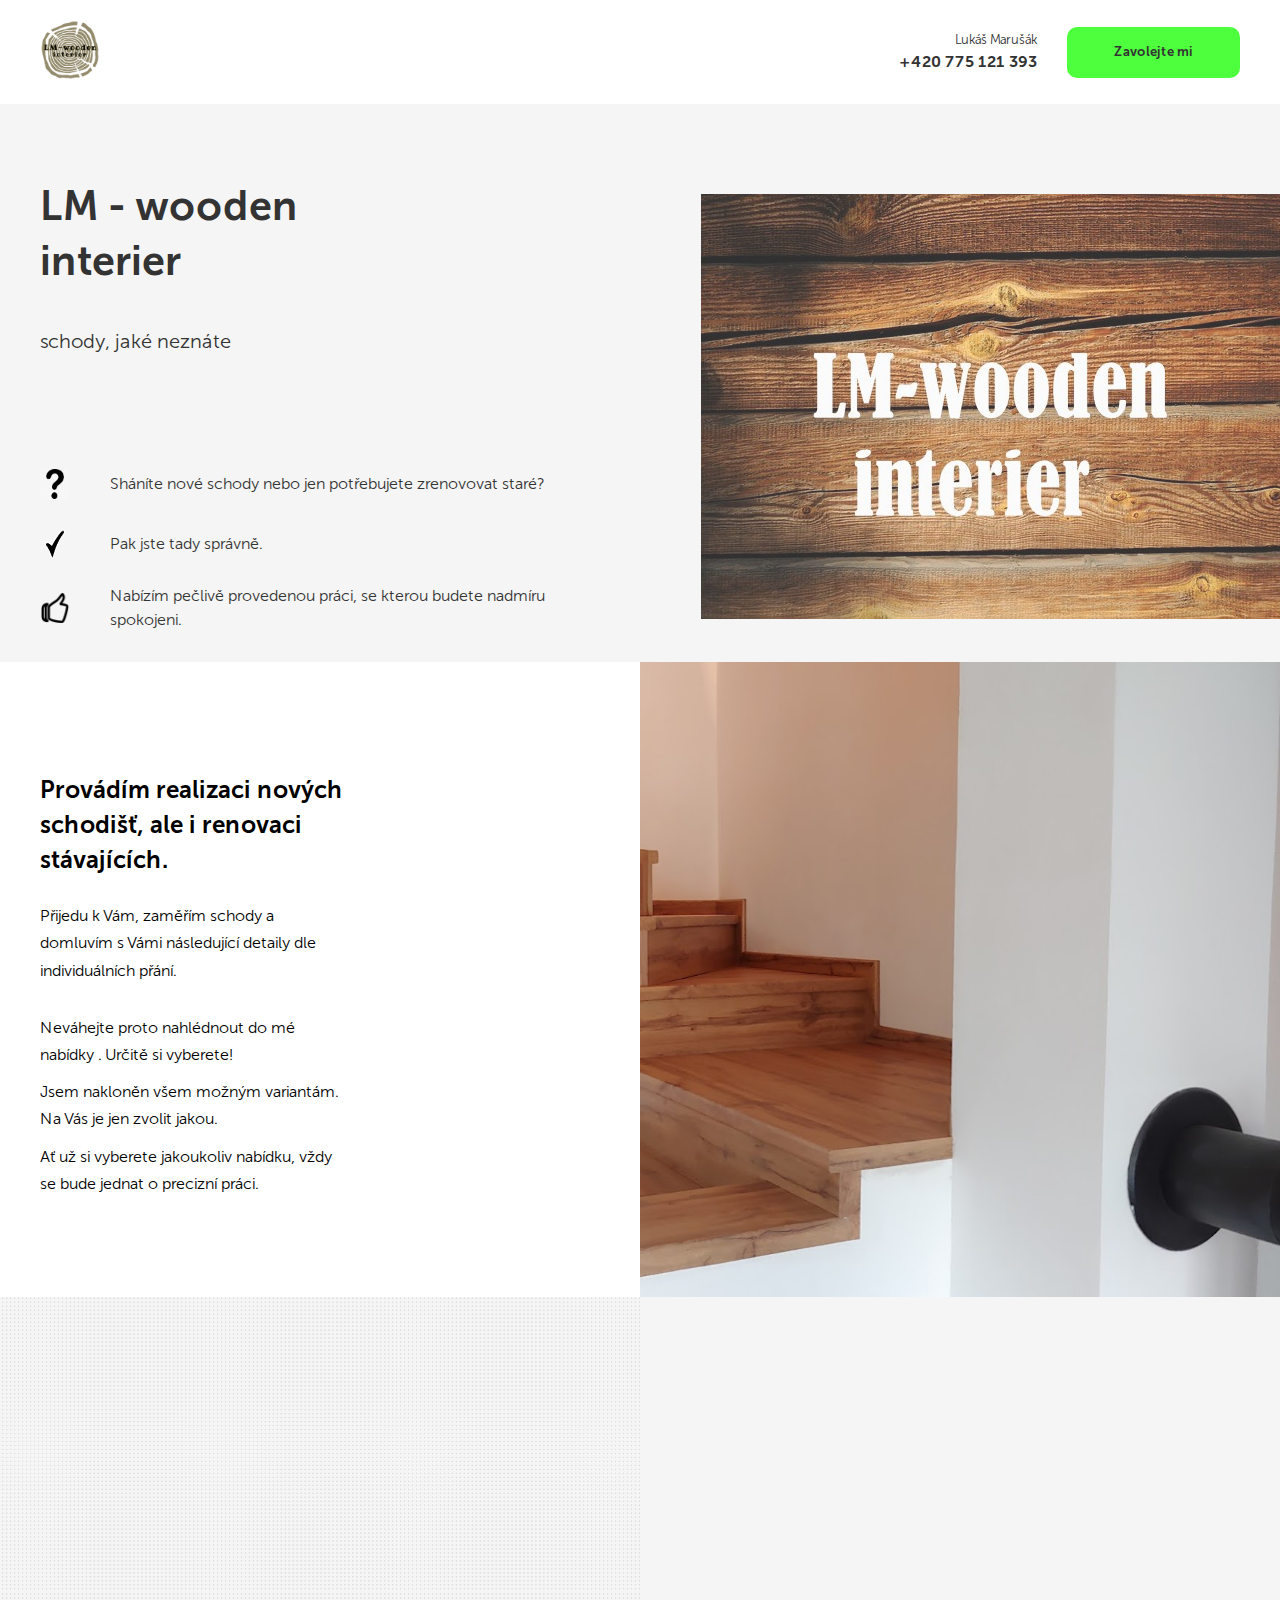
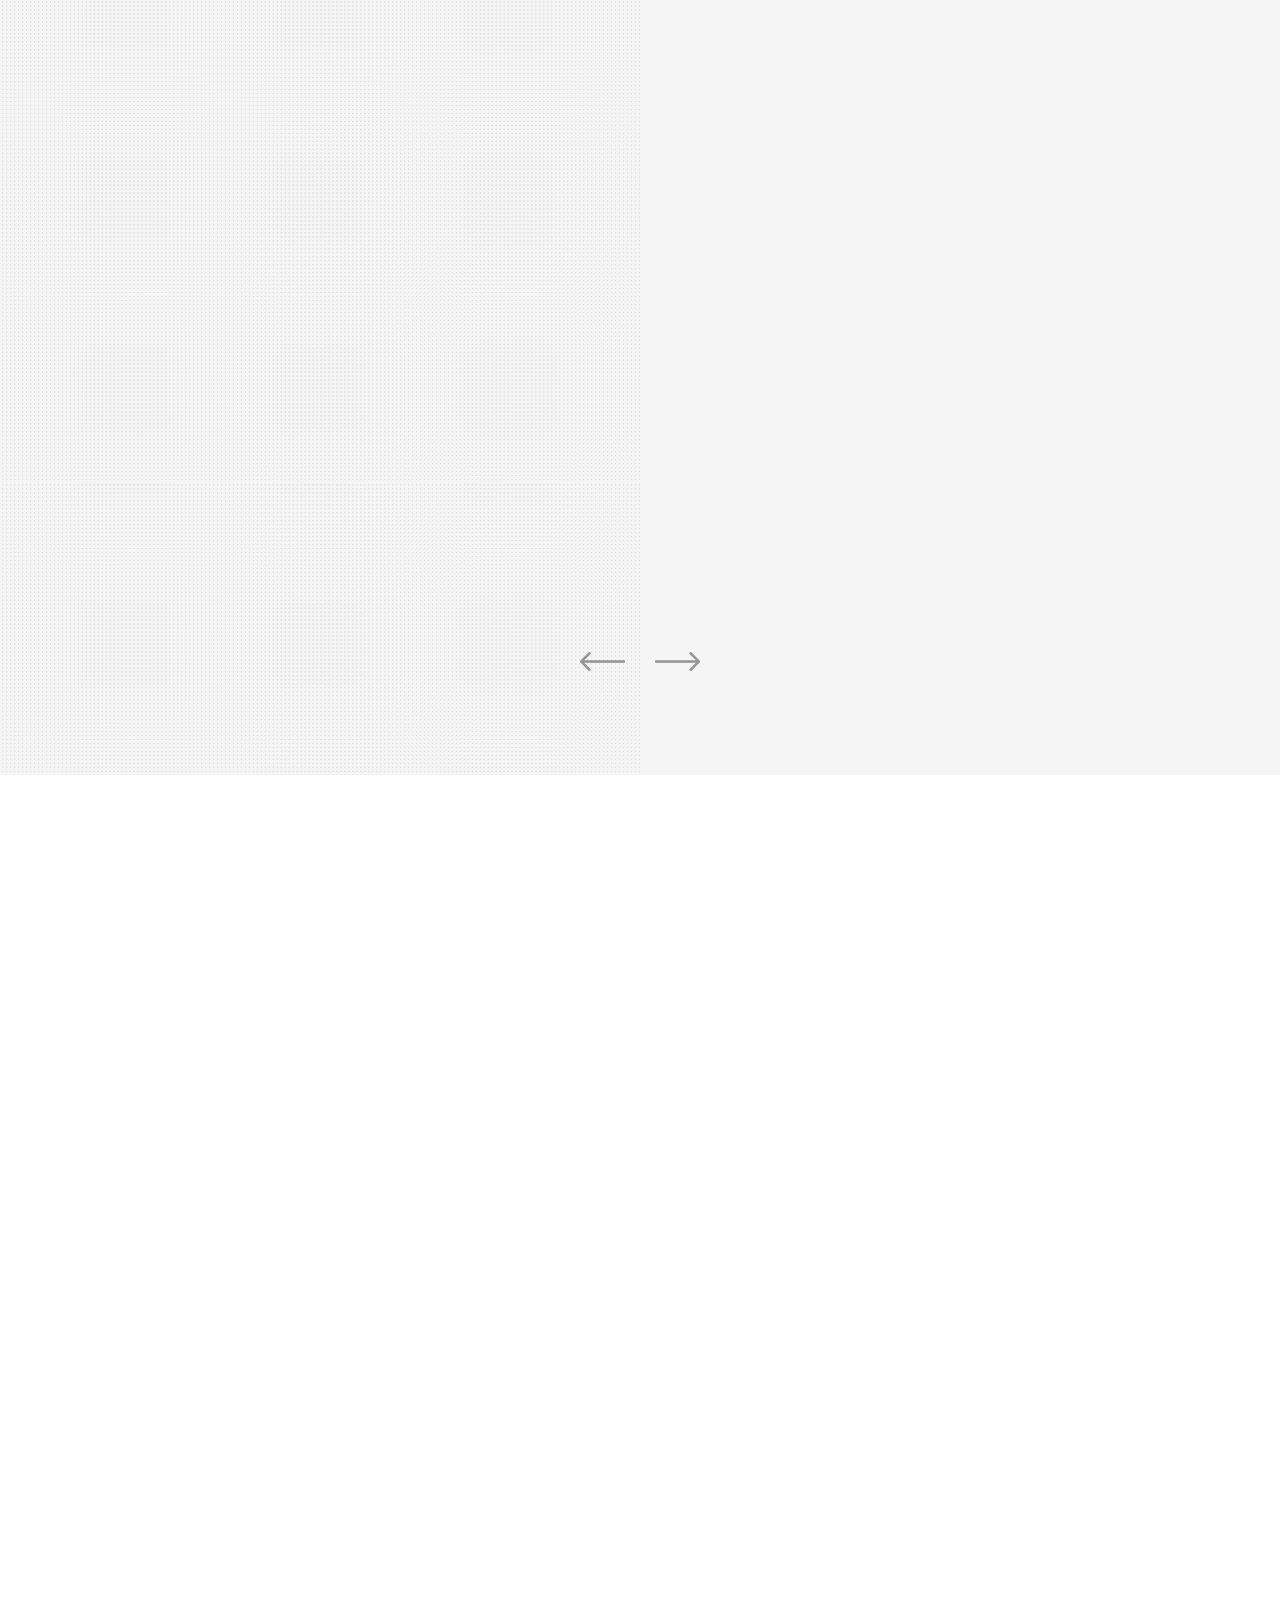
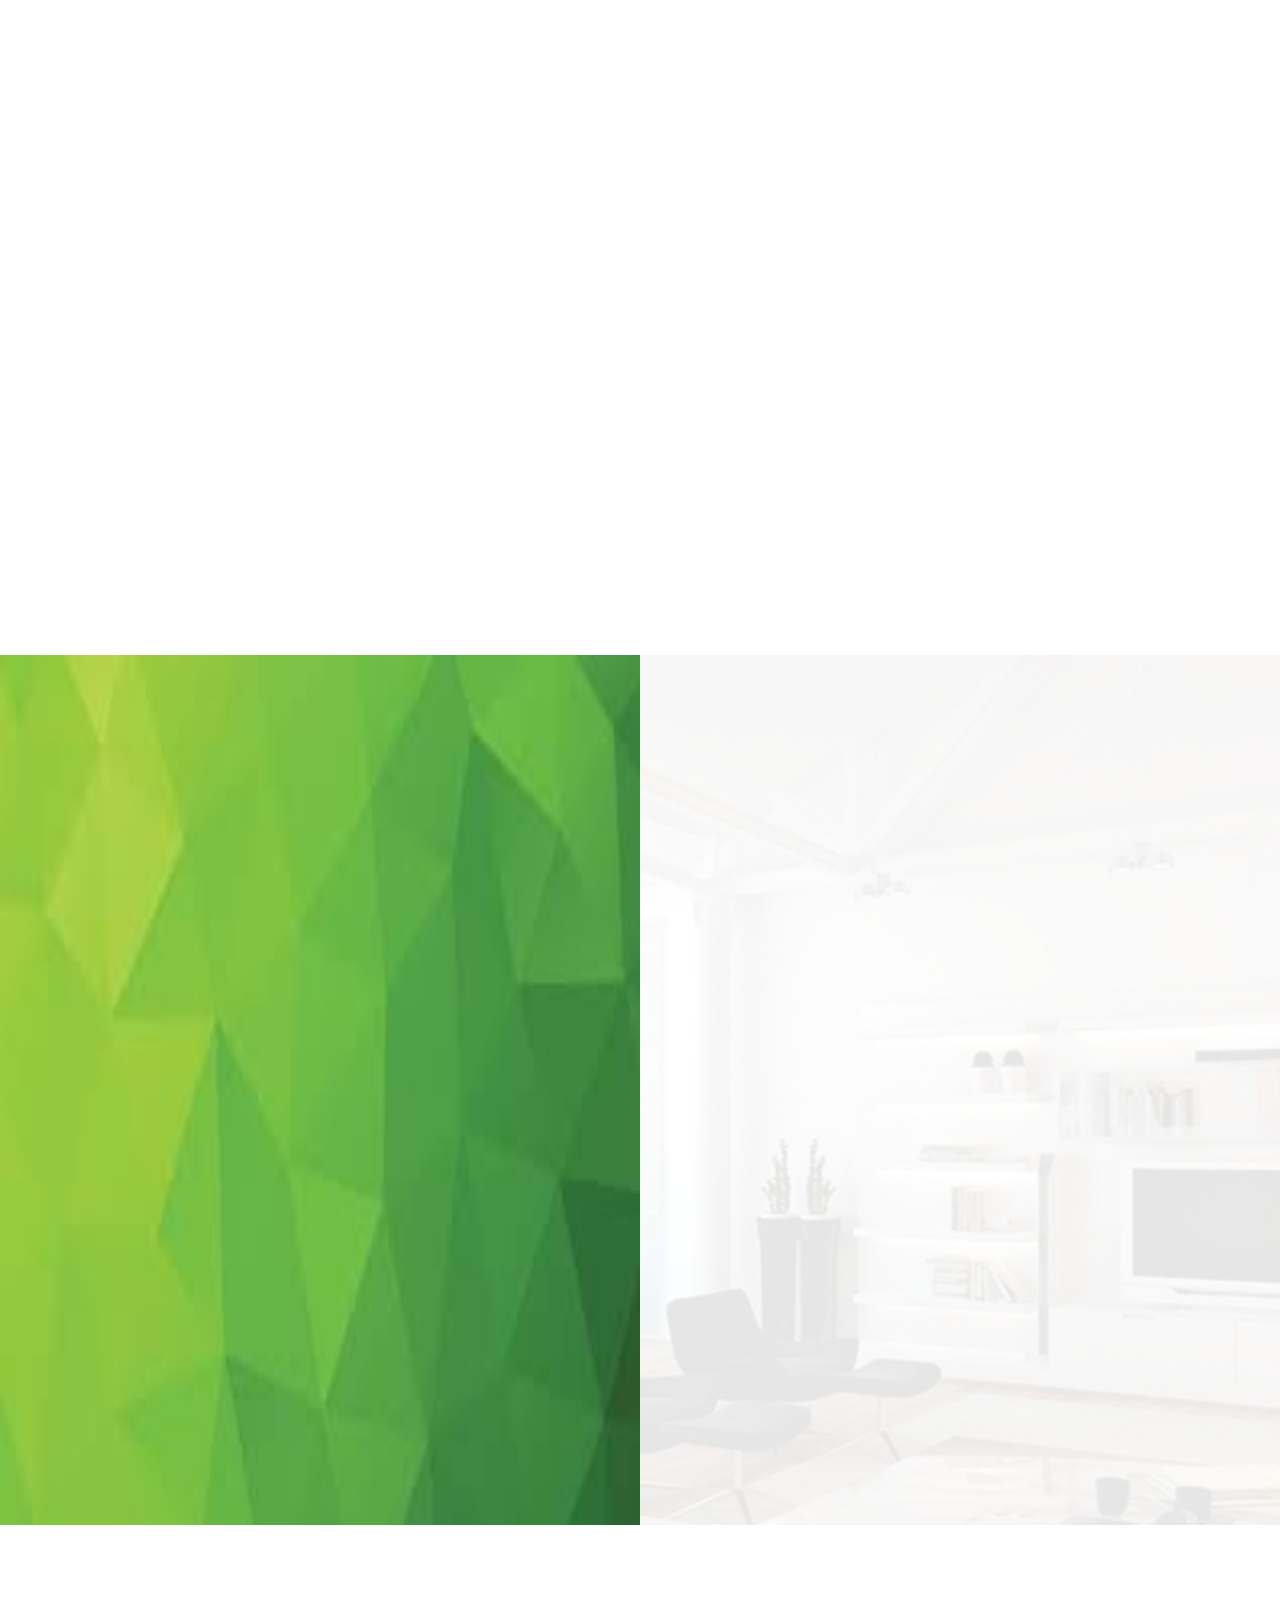
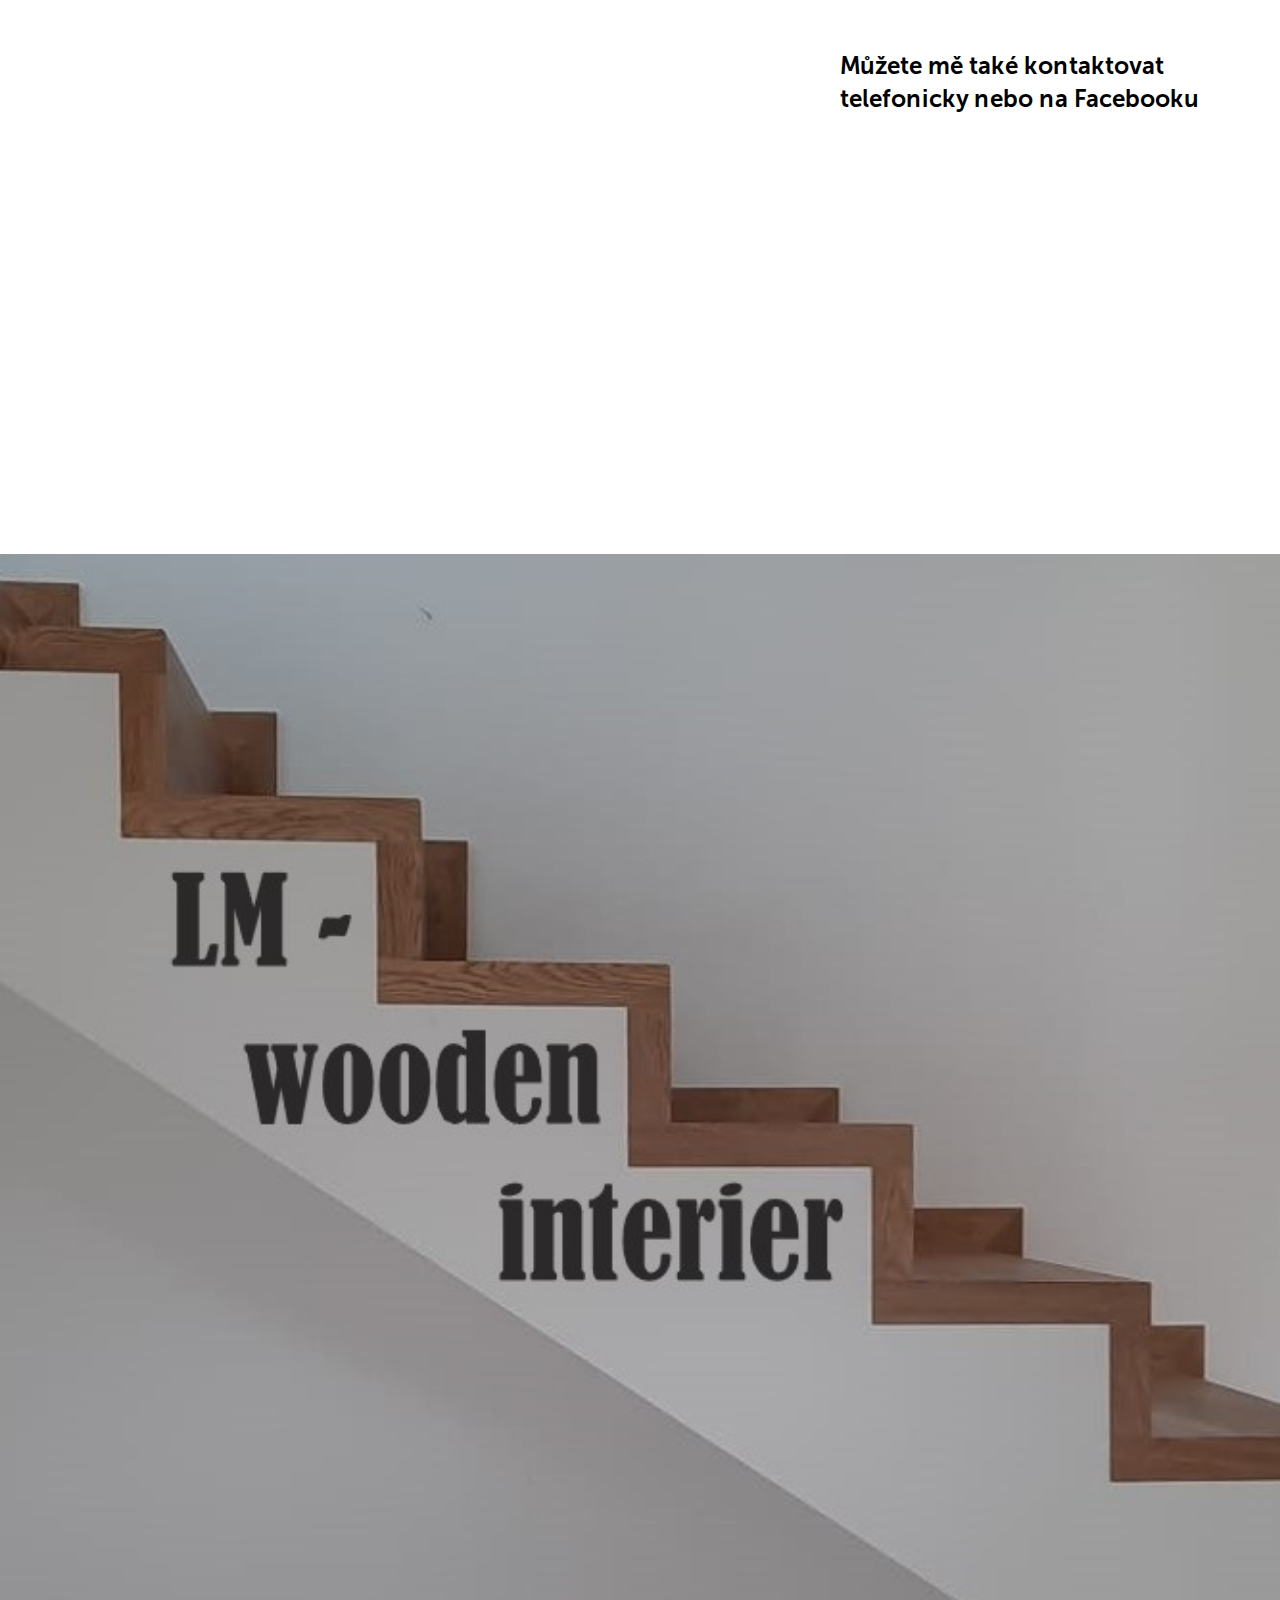
==== index.html @ 8d9e214d "src soubor smazán" ====
<!DOCTYPE html>
<html lang="cz">

<head>
    <meta charset="UTF-8">
    <meta http-equiv="X-UA-Compatible" content="IE=edge">
    <meta name="viewport" content="width=device-width, initial-scale=1.0">
    <title>HouseFix</title>
    <link rel="stylesheet" href="css/normalize.css">
    <link rel="stylesheet" href="css/slick.css">
    <link rel="stylesheet" href="css/animate.css">
    <link rel="stylesheet" href="css/style.css">
</head>

<body>

    <header class="header">
        <div class="container">
            <div class="header-block wow animate__animated animate__bounceInDown">
                <div class="header__logo">
                    <img src="img/logo1.png" alt="logo" width="60px" height="60px">
                </div>
                <div class="header__info">
                    <div class="header__contacts">
                        <span class="header__address">Lukáš Marušák</span>
                        <a href="tel:+420775121393" class="header__phone">+420 775 121 393</a>
                    </div>
                    <button class="button header__button" id="button">Zavolejte mi</button>
                </div>
            </div>
        </div>
        </div>
    </header>

    <main>
        <section class="main">
            <div class="container">
                <div class="main-block">
                    <div data-wow-delay=".4s" class="main-text  wow animate__animated animate__bounceInLeft">
                        <h1 class="main-text__title">LM - wooden interier</h1>
                        <span class="main-text__subtitle">schody, jaké neznáte</span>
                        <ul data-wow-delay=".6s" class="main-list wow animate__animated animate__bounceInLeft">
                            <li class="main-list__item ">
                                <div class="main-list__image">
                                    <img src="img/otaznik.png" alt="otaznik" width="30px" height="30px">
                                </div>
                                <span class="main-list__text">Sháníte nové schody nebo jen potřebujete zrenovovat staré? </span>
                            </li>
                            <li class="main-list__item">
                                <div class="main-list__image">
                                    <img src="img/ok.png" alt="OK" width="20px" height="30px">
                                </div>
                                <span class="main-list__text">Pak jste tady správně. </span>
                            </li>
                            <li class="main-list__item">
                                <div class="main-list__image">
                                    <img src="img/spoko.png" alt="spokojenost" width="30px" height="30px">
                                </div>
                                <span class="main-list__text">Nabízím pečlivě provedenou práci, se kterou budete nadmíru spokojeni.</span>
                            </li>

                        </ul>
                    </div>
                    <div data-wow-delay=".4s" class="main-image wow animate__animated animate__bounceInRight">
                        <img class="main-image__image" src="img/logo3.jpg" alt="rozpoložení bytu">
                    </div>
                </div>
            </div>
        </section>

        <section class="offer">
            <div class="container">

                <div data-wow-delay=".4s" class="offer-block wow animate__animated animate__bounceInLeft">
                    <h2 class="offer-title">Provádím realizaci nových schodišť, ale i renovaci stávajících.</h2>
                    <span class="offer-subtitle"> Přijedu k Vám, zaměřím schody a domluvím s Vámi následující detaily dle individuálních přání.</span>




                    <span class="offer-subtitle offer__text">Neváhejte proto nahlédnout do mé nabídky . Určitě si vyberete!</span>
                    <span class="offer-subtitle offer__text">Jsem nakloněn všem možným variantám. Na Vás je jen zvolit jakou.</span>
                    <span class="offer-subtitle offer__text">Ať už si vyberete jakoukoliv nabídku, vždy se bude jednat o precizní práci.</span>
                </div>
            </div>
        </section>


        <section class="portfolio">
            <div class="container">
                <h2 data-wow-delay=".3s" class="section-title portfolio__title wow animate__animated animate__bounceIn">
                    Zde najdete ukázku mých realizací různých <br>variant schodišť, kterou mám v nabídce.
                </h2>

                <div data-wow-delay=".3s" class="slider wow animate__animated animate__bounceInUp">
                    <div class="slider__item"><img src="img/s1.jpg" alt="obrazek 1"></div>
                    <div class="slider__item"><img src="img/s2.jpg" alt="obrazek 2"></div>
                    <div class="slider__item"><img src="img/s3.jpg" alt="obrazek 3"></div>
                    <div class="slider__item"><img src="img/s4.jpg" alt="obrazek 4"></div>
                    <div class="slider__item"><img src="img/s5.jpg" alt="obrazek 5"></div>
                    <div class="slider__item"><img src="img/s6.jpg" alt="obrazek 6"></div>
                    <div class="slider__item"><img src="img/s7.jpg" alt="obrazek 7"></div>
                    <div class="slider__item"><img src="img/s8.jpg" alt="obrazek 8"></div>
                    <div class="slider__item"><img src="img/s9.jpg" alt="obrazek 9"></div>
                    <div class="slider__item"><img src="img/s10.jpg" alt="obrazek 10"></div>
                    <div class="slider__item"><img src="img/s11.jpg" alt="obrazek 11"></div>
                    <div class="slider__item"><img src="img/s12.jpg" alt="obrazek 12"></div>
                    <div class="slider__item"><img src="img/s13.jpg" alt="obrazek 13"></div>
                    <div class="slider__item"><img src="img/s14.jpg" alt="obrazek 14"></div>
                    <div class="slider__item"><img src="img/s15.jpg" alt="obrazek 15"></div>
                    <div class="slider__item"><img src="img/s16.jpg" alt="obrazek 16"></div>
                    <div class="slider__item"><img src="img/s17.jpg" alt="obrazek 17"></div>
                    <div class="slider__item"><img src="img/s18.jpg" alt="obrazek 18"></div>
                    <div class="slider__item"><img src="img/s19.jpg" alt="obrazek 19"></div>
                    <div class="slider__item"><img src="img/s20.jpg" alt="obrazek 20"></div>
                    <div class="slider__item"><img src="img/s21.jpg" alt="obrazek 21"></div>
                    <div class="slider__item"><img src="img/s22.jpg" alt="obrazek 22"></div>
                </div>

                <div class="arrows portfolio__arrows">
                    <div class="arrows__left">
                        <img src="img/left-arrow.png" alt="šipka vlevo">
                    </div>
                    <div class="arrows__right">
                        <img src="img/right-arrow.png" alt="šipka vpravo">
                    </div>
                </div>

            </div>
        </section>

        <section class="price">
            <div class="container">
                <h2 data-wow-delay=".3s" class="section-title price__title wow animate__animated animate__bounceInUp">Ceník služeb </h2>
                <span data-wow-delay=".4s" class="section-subtitle price__subtitle wow animate__animated animate__bounceInUp">Každá jednotlivá realizace schodů je něčím výjimečná a specifická. Proto nemám jednotnou sazbu a ceny stanovuji individuálně.</span>
                <span data-wow-delay=".5s" class="section-subtitle price__subtitle wow animate__animated animate__bounceInUp">Nebojte se zeptat, popř. napište, zavolejte. Rád Vám odpovím na Vaše dotazy. Vypracuji nabídku dle Vašich požadavků.</span>


            </div>
        </section>

        <section ata-wow-delay=".6s" class="notice wow animate__animated animate__bounceInUp">
            <div class="container">
                <h2 class="notice__text">
                    Typy schodů, jejichž montáž nabízím, si můžete prohlédnout na stránkách firmy TOPSTEP s.r.o.
                    Odkaz na jejich stránky: <a href="https://www.topstep.cz/" target="_blank" class="href"> www.topstep.cz</a>
                </h2>
            </div>
        </section>



        <section data-wow-delay=".3s" class="steps wow animate__animated animate__bounceInUp">
            <div class="container">
                <h2 class="section-title steps__title ">
                    Typy schodišť
                </h2>
                <span class="section-subtitle steps__subtitle">Nabízím Vám hned několik realizací schodišť. Vybírat můžete z následující nabídky:
                </span>
                <div class="icons">
                    <div data-wow-delay=".2s" class="icon  wow animate__animated animate__fadeInLeft">
                        <div class="icon__image">
                            <span class="icon__text">
                                Vinylové schodiště
                            </span>
                            <img src="img/stairs.svg" alt="ikona1">
                        </div>
                        <span class="icon__textmini">
                            Zákazník má možnost dodat vlastní vinyl, popř. dodám já.
                        </span>
                    </div>
                    <div data-wow-delay=".4s" class="icon  wow animate__animated animate__fadeInLeft">
                        <div class="icon__image">
                            <span class="icon__text">
                                Laminátové schodiště
                            </span>
                            <img src="img/stairs.svg" alt="ikona2">
                        </div>
                        <span class="icon__textmini">
                            Dle vzorníku
                        </span>
                    </div>

                    <div data-wow-delay=".6s" class="icon  wow animate__animated animate__fadeInLeft">
                        <div class="icon__image ">
                            <span class="icon__text">
                                Masivní schodiště
                            </span>
                            <img src="img/stairs.svg" alt="ikona3">
                        </div>
                        <span class="icon__textmini">
                            Provádím i výrobu masivního schodiště. Jedná se o individuální výrobu na míru. Můžete vybírat masivní schody z dubové a bukové spárovky nebo dýhované podlahy.
                        </span>
                    </div>





                </div>

            </div>
        </section>



        <!--
        <section class="info">
            <div class="container">
                <div class="benefits info__block">
                    <div class="benefit">
                        <span class="benefit__text">Pomůžeme Vám zakoupit veškeré materiály za velkoobchodní ceny u prověřených dodavatelů</span>
                        <img class="benefit__image" src="img/benefit1.png" alt="benefit1">
                    </div>

                    <div class="benefit">
                        <span class="benefit__text">Uděláme <strong>maximální slevu</strong> u našich partnerů na nákup materiálů</span>
                        <img class="benefit__image" src="img/benefit2.png" alt="benefit2">
                    </div>

                    <div class="benefit">
                        <span class="benefit__text">Vše, co nedokážete najít v obchodech - pomůžeme objednat <strong> u prověřených dodavatelů </strong></span>
                        <img class="benefit__image" src="img/benefit3.png" alt="benefit3">
                    </div>
                </div>
                <div class="documents">
                    <h2 class="section-title documents__title">Všechny naše povinosti jsou <br>detailně popsané ve smlouvě</h2>
                    <div class="documents-block">
                        <div class="documents-block__item">
                            <div class="documents-block__image">
                                <img src="img/document1.png" alt="doc1">
                            </div>
                            <div class="documents-block__text">
                                Záruka kvality<br> provedené práce
                            </div>
                        </div>

                        <div class="documents-block__item">
                            <div class="documents-block__image">
                                <img src="img/document2.png" alt="doc2">
                            </div>
                            <div class="documents-block__text">
                                Záruka na fixované ceny <br>Druhy práce a jejich ceny <br>jsou popsané ve smlouvě
                            </div>
                        </div>

                        <div class="documents-block__item">
                            <div class="documents-block__image">
                                <img src="img/document3.png" alt="doc3">
                            </div>
                            <div class="documents-block__text">
                                Garance na přesné dodržení <br>termínů a zodpovědnosti <br>za nesplnění
                            </div>
                        </div>

                    </div>
                </div>

            </div>
        </section>
-->

        <section class="brief">
            <div class="container">
                <div class="brief-block">
                    <div data-wow-delay=".2s" class="interview brief__interview wow animate__animated animate__fadeInLeft">
                        <h3 class="interview__title">
                            Můžu Vám sdělit přibližnou cenu práce a materiálu po telefonu </h3>
                        <span class="interview__subtitle"> K tomu musíte odpovědět následující otázky</span>

                        <ul class="interview-list">
                            <li class="interview-list__item">
                                <span class="interview-list__counter">1.</span>
                                <span class="interview-list__text">Jaká je plocha schodů?</span>
                            </li>

                            <li class="interview-list__item">
                                <span class="interview-list__counter">2.</span>
                                <span class="interview-list__text">Jedná se o pokládku nových schodů?</span>
                            </li>

                            <li class="interview-list__item">
                                <span class="interview-list__counter">3.</span>
                                <span class="interview-list__text">Nebo chcete renovovat staré schody?</span>
                            </li>

                            <li class="interview-list__item">
                                <span class="interview-list__counter">4.</span>
                                <span class="interview-list__text">Chcete schody se zábradlím, s osvětlením?</span>
                            </li>

                            <li class="interview-list__item">
                                <span class="interview-list__counter">5.</span>
                                <span class="interview-list__text">Z jakého materiálu budou schody?</span>
                            </li>

                        </ul>
                    </div>
                    <div data-wow-delay=".3s" class="form brief__form wow animate__animated animate__fadeInRight">

                        <h3 class="form__title">Zanechte poptávku pro bezplatný výpočet nových schodišť nebo renovaci</h3>
                        <span class="form__subtitle">Vyplňte níže uvedený formulář</span>
                        <form action="#" class="form" id="brief-form">
                            <input type="text" name="username" class="input brief__input" placeholder="Vaše jméno">
                            <input type="text" name="phone" class="input brief__input" placeholder="Váš telefon">
                            <input type="email" name="email" class="input brief__input" placeholder="Váš email">
                            <input type="email" name="message" class="input brief__input" placeholder="Zpráva">
                            <button class="button brief__button">Odeslat </button>
                            <span class="form__description">Ozvu se Vám nazpět</span>
                        </form>
                    </div>
                </div>
            </div>
        </section>


    </main>


    <footer class="footer">

        <div class="map" id="map">
            <img class="map__image" src="img/uvodni2.jpg" alt="">
            <!--<iframe src="https://www.google.com/maps/embed?pb=!1m18!1m12!1m3!1d2560.055047575022!2d14.449992115368614!3d50.085256221492635!2m3!1f0!2f0!3f0!3m2!1i1024!2i768!4f13.1!3m3!1m2!1s0x470b949f25f1ac71%3A0xe150818060283f9b!2zxaB0w610bsOpaG8gMjg1LCAxMzAgMDAgUHJhaGEgMy3FvWnFvmtvdg!5e0!3m2!1scs!2scz!4v1659113405281!5m2!1scs!2scz" width="100%" height="640" style="border:0;" allowfullscreen="" loading="lazy" referrerpolicy="no-referrer-when-downgrade"></iframe>-->
        </div>

        <div class="container">
            <div class="contacts-block">
                <div class="contacts">
                    <h3 class="contacts__title"> Můžete mě také kontaktovat telefonicky nebo na Facebooku</h3>
                    <ul class="contacts-list">
                        <li data-wow-delay=".2s" class="contacts-list__item wow animate__animated animate__bounceInUp">
                            <span class="contacts-list__icon">
                                <img src="img/person.png" alt="mapa" width="40px" height="40px">
                            </span>
                            <span class="contacts-list__text">IČO: 75432579 <br><strong>Lukáš <br> Marušák</strong></span>
                        </li>

                        <li data-wow-delay=".3s" class="contacts-list__item wow animate__animated animate__bounceInUp">
                            <span class="contacts-list__icon">
                                <img src="img/mail.png" alt="čas" width="40px" height="40px">
                            </span>
                            <span class="contacts-list__text">Email: <br> <strong> <a href="mailto:info@lm-wooden.cz" target="_blank"> info@lm-wooden.cz </a></strong></span>
                        </li>

                        <li data-wow-delay=".4s" class="contacts-list__item wow animate__animated animate__bounceInUp">
                            <span class="contacts-list__icon">
                                <img src="img/telefon.png" alt="telefon" width="40px" height="40px">
                            </span>
                            <span class="contacts-list__text">Telefon <br> <strong><a href="tel:+420775121393">+420 777 121 393</a></strong></span>
                        </li>
                        <li data-wow-delay=".5s" class="contacts-list__item wow animate__animated animate__bounceInUp">
                            <span class="contacts-list__icon">
                                <img src="img/facebook.png" alt="telefon" width="40px" height="40px">
                            </span>
                            <span class="contacts-list__text"><strong> <a href="https://www.facebook.com/LM-wooden-interier-101104759351974" target="_blank"> Facebook</a></strong></span>
                        </li>
                    </ul>
                </div>
            </div>
        </div>

    </footer>


    <div class="modal" id="modal">
        <div class="modal-dialog">
            <button class="modal-dialog__close" id="close">&times;</button>
            <h4 class="modal-dialog__title">Modální okno</h4>
        </div>
    </div>


    <script src="https://code.jquery.com/jquery-3.6.0.min.js"></script>
    <script src="js/slick.min.js"></script>
    <script src="js/wow.min.js"></script>
    <script src="js/jquery.validate.min.js"></script>
    <script src="js/main.js"></script>

</body>

</html>
---- css/style.css ----
@font-face {
  font-family: "Museo Sans Light";
  src: url("../fonts/MuseoSansCyrl-300.eot");
  src: url("../fonts/MuseoSansCyrl-300.eot?#iefix") format("embedded-opentype"), url("../fonts/MuseoSansCyrl-300.woff") format("woff"), url("../fonts/MuseoSansCyrl-300.ttf") format("truetype");
  font-weight: normal;
  font-style: normal;
}
@font-face {
  font-family: "Museo Sans Bold";
  src: url("../fonts/MuseoSansCyrl-700.eot");
  src: url("../fonts/MuseoSansCyrl-700.eot?#iefix") format("embedded-opentype"), url("../fonts/MuseoSansCyrl-700.woff") format("woff"), url("../fonts/MuseoSansCyrl-700.ttf") format("truetype");
  font-weight: normal;
  font-style: normal;
}
* {
  box-sizing: border-box;
}

body {
  font-family: "Museo Sans Light", sans serif;
  font-weight: 300;
}

.container {
  max-width: 1200px;
  width: 96%;
  margin: auto;
}
@media (max-width: 640px) {
  .container {
    width: 90%;
  }
}

.button {
  background-color: #4eff3e;
  color: #333;
  border: none;
  font-family: "Museo Sans Bold", sans serif;
  font-weight: 700;
  cursor: pointer;
  padding: 18px 47px;
  border-radius: 10px;
}
.button:hover {
  background-color: #10be00;
}

.input {
  border: 1px solid #dddddd;
  padding: 20px 25px;
  border-radius: 10px;
  font-size: 15px;
}

.section-title {
  font-size: 30px;
  text-align: center;
  font-family: "Museo Sans Bold", sans serif;
  font-weight: 700;
  line-height: 45px;
}

.section-subtitle {
  color: #000;
  font-size: 20px;
  text-align: center;
  display: block;
}

.header {
  padding: 20px 0px;
}
.header-block {
  display: flex;
  justify-content: space-between;
  align-items: center;
}
.header__info {
  display: flex;
  text-align: right;
}
.header__contacts {
  display: flex;
  flex-direction: column;
  justify-content: center;
}
@media (max-width: 640px) {
  .header__contacts {
    display: none;
  }
}
.header__address {
  color: #333;
  font-size: 13px;
  font-weight: 400;
}
.header__phone {
  color: #333;
  font-weight: 400;
  font-style: 20px;
  text-decoration: none;
  display: block;
  margin-top: 5px;
  font-family: "Museo Sans Bold", sans serif;
  font-weight: 700;
}
.header__button {
  padding: 18px 47px;
  border-radius: 10px;
  margin-left: 30px;
  font-size: 13px;
}

.main {
  background-color: #f5f5f5;
}
.main-block {
  display: flex;
  padding: 30px 0 30px 0;
}
@media (max-width: 1200px) {
  .main-block {
    flex-direction: column;
  }
}
.main-text {
  flex-basis: 50%;
}
@media (max-width: 1200px) {
  .main-text {
    margin-bottom: 30px;
    text-align: center;
    margin: auto;
  }
}
.main-text__title {
  font-size: 41px;
  color: #333;
  padding-right: 200px;
  line-height: 55px;
  font-family: "Museo Sans Bold", sans serif;
  font-weight: 700;
  margin: 45px 0px 20px 0px;
}
@media (max-width: 1200px) {
  .main-text__title {
    padding-right: 10px;
  }
}
@media (max-width: 768px) {
  .main-text__title {
    text-align: center;
    line-height: 1.4;
  }
}
.main-text__subtitle {
  font-size: 20px;
  color: #333;
  line-height: 65px;
}
@media (max-width: 768px) {
  .main-text__subtitle {
    line-height: 1.4;
  }
}
.main-image {
  padding: 0px 20px;
  margin-right: -55px;
  flex-basis: 70%;
}
@media (max-width: 1200px) {
  .main-image {
    max-width: 100%;
    padding: 0;
    margin: 0;
  }
}
.main-image__image {
  opacity: 0.8;
  max-width: 100%;
  margin: 60px 0 0 120px;
}
@media (max-width: 1200px) {
  .main-image__image {
    width: 100%;
    margin: 40px 0;
  }
}
.main-list {
  margin: 40px 0 0 0;
  padding: 50px 0 0 0;
  text-align: left;
}
@media (max-width: 768px) {
  .main-list {
    margin: 20px auto;
    padding-top: 30px;
  }
}
@media (max-width: 1200px) {
  .main-list {
    padding-top: 30px;
  }
}
.main-list__text {
  line-height: 24px;
  font-size: 16px;
  color: #333;
  max-width: 300p;
  padding-left: 30px;
}
@media (max-width: 768px) {
  .main-list__text {
    font-size: 12px;
    max-width: 200px;
    padding-left: 30px;
  }
}
.main-list__item {
  display: flex;
  align-items: center;
  margin-bottom: 20px;
}
@media (max-width: 768px) {
  .main-list__item {
    margin-left: 20px;
  }
}
@media (max-width: 1200px) {
  .main-list__item {
    margin-left: 20px;
  }
}
.main-list__item:last-child {
  margin-bottom: 0;
}
@media (max-width: 768px) {
  .main-list__item {
    margin-bottom: 15px;
  }
}
.main-list__image {
  width: 40px;
  height: 40px;
  border-radius: 100%;
  padding-right: 10px;
  display: flex;
  justify-content: center;
  align-items: center;
}

.offer {
  padding: 90px 0;
  background: url("../img/20210723_122940.jpg") no-repeat;
  background-position: center right;
  background-size: contain;
  position: relative;
  background-opacity: 0.5;
}
@media (max-width: 1200px) {
  .offer {
    background-size: cover;
    background-position: center left;
  }
}
@media (max-width: 768px) {
  .offer {
    background: #fff;
    text-align: center;
    padding: 60px 0 40px 0;
  }
}
.offer:before {
  content: "";
  top: 0;
  width: 50%;
  height: 100%;
  left: 0;
  background-color: #fff;
  position: absolute;
}
.offer-block {
  padding-right: 90px;
  position: relative;
  margin-left: 0;
}
@media (max-width: 768px) {
  .offer-block {
    width: 100%;
    padding-right: 0;
  }
}
.offer-title {
  font-size: 24px;
  line-height: 35px;
  font-family: "Museo Sans Bold", sans serif;
  font-weight: 700;
  max-width: 350px;
  margin-bottom: 25px;
}
@media (max-width: 768px) {
  .offer-title {
    margin: auto;
    padding-bottom: 30px;
  }
}
.offer-subtitle {
  display: block;
  font-size: 16px;
  max-width: 300px;
  margin-bottom: 30px;
  line-height: 1.7;
}
@media (max-width: 768px) {
  .offer-subtitle {
    margin: auto;
    padding-bottom: 10px;
  }
}
.offer__text {
  line-height: 1.7;
  width: 100%;
  display: block;
  margin-bottom: 20px;
}
@media (min-width: 1200px) {
  .offer__text {
    width: 300px;
    display: block;
    margin-bottom: 10px;
  }
}

.modal {
  position: fixed;
  left: 0;
  top: 0;
  width: 100%;
  height: 100%;
  background-color: rgba(0, 0, 0, 0.5);
  display: flex;
  display: none;
}
.modal_active {
  display: flex;
}
.modal-dialog {
  margin: auto;
  max-width: 450px;
  width: 90%;
  min-height: 200px;
  background-color: #fff;
  padding: 40px;
  position: relative;
}
.modal-dialog__close {
  position: absolute;
  right: 0;
  top: 0;
}

.portfolio {
  padding: 100px 0;
  background: #f5f5f5 url("../img/portfolio-bg.png") left repeat-y;
  background-size: 50%;
}
@media (max-width: 768px) {
  .portfolio {
    padding: 50px 0;
  }
}
.portfolio__title {
  margin-bottom: 100px;
  color: #333;
}
.portfolio__arrows {
  max-width: 120px;
  display: flex;
  justify-content: center;
  margin: auto;
  margin-top: 40px;
}

.arrows__left, .arrows__right {
  cursor: pointer;
}

.arrows__left img {
  margin-right: 30px;
}

.slider__item img {
  width: 390px;
  height: 600px;
  margin: auto;
}

.price {
  padding: 100px;
}
@media (max-width: 768px) {
  .price {
    padding: 60px;
  }
}
.price__title {
  margin-bottom: 60px;
}
.price__subtitle {
  margin-bottom: 60px;
}
.price__card {
  margin-bottom: 30px;
}

.cards {
  display: flex;
  flex-wrap: wrap;
  justify-content: space-between;
}
@media (max-width: 900px) {
  .cards {
    justify-content: center;
  }
}
@media (max-width: 1400px) {
  .cards {
    justify-content: space-around;
  }
}

.card {
  text-align: center;
  border: 1px solid #e8e8e8;
  transition: 0.2s;
}
.card:hover {
  box-shadow: 0 20px 25px rgba(0, 0, 0, 0.1);
}
.card:hover .card__image::before {
  opacity: 1;
}
.card__text {
  padding: 40px;
}
.card__title {
  margin-top: 0;
  font-size: 18px;
  color: #000;
  margin-bottom: 30px;
}
.card__image {
  position: relative;
}
.card__image::before {
  content: "";
  position: absolute;
  left: 0;
  top: 0;
  width: 100%;
  height: 280px;
  background: linear-gradient(to top, #2fff00 0%, rgba(255, 255, 255, 0) 100%);
  opacity: 0;
  transition: 0.2s;
}
.card__image img {
  display: block;
  width: 380px;
  height: 280px;
}
.card__link {
  display: inline-block;
  font-family: "Museo Sans Bold", sans serif;
  font-weight: 700;
  text-decoration: none;
  color: #333;
  font-size: 16px;
  position: relative;
}
.card__link:hover::after {
  height: 13px;
}
.card__link::after {
  content: "";
  display: block;
  position: absolute;
  bottom: -4px;
  left: 0;
  width: 100%;
  height: 3px;
  background-color: #a8f74e;
  z-index: -1;
  transition: 0.2s;
}

.href {
  text-decoration: none;
  color: black;
  font-family: "Museo Sans Bold", sans serif;
  font-weight: 700;
}
.href:hover {
  color: white;
  cursor: pointer;
}

.steps {
  padding: 40px 0 80px 0;
}
.steps__title {
  margin-bottom: 60px;
}
.steps__subtitle {
  margin-bottom: 75px;
}

.icons {
  display: flex;
  justify-content: space-between;
}
@media (max-width: 900px) {
  .icons {
    display: block;
  }
}

.icon {
  text-align: center;
  position: relative;
}
.icon__image {
  width: 100px;
  height: 100px;
  margin: auto;
  border-bottom: 2px solid black;
  background-color: #fff;
  justify-content: center;
  align-items: center;
  display: flex;
  margin-bottom: 10px;
}
@media (max-width: 768px) {
  .icon__image {
    margin-bottom: 20px;
  }
}
.icon__image img {
  width: 30px;
  height: 30px;
  display: inline-block;
}
.icon__text {
  display: inline-block;
  max-width: 140px;
  font-size: 14px;
  line-height: 20px;
  font-family: "Museo Sans Bold", sans serif;
  font-weight: 700;
  margin-right: 20px;
}
@media (max-width: 768px) {
  .icon__text {
    max-width: 200px;
    margin-right: 20px;
  }
}
.icon__textmini {
  display: inline-block;
  max-width: 240px;
  font-size: 14px;
  line-height: 20px;
  padding-bottom: 30px;
}
@media (max-width: 768px) {
  .icon__textmini {
    max-width: 200px;
    margin-bottom: 20px;
  }
}

.notice {
  background-color: #79ff2b;
  padding: 100px 0;
}
.notice__text {
  max-width: 750px;
  text-align: center;
  font-size: 32px;
  margin: auto;
  line-height: 50px;
  font-weight: 300;
}
@media (max-width: 900px) {
  .notice__text {
    font-size: 25px;
    line-height: 25px;
  }
}

.info {
  padding: 100px;
}
.info__block {
  margin-bottom: 150px;
}
@media (max-width: 1400px) {
  .info__block {
    margin-bottom: 20px;
  }
}

.benefits {
  display: flex;
  justify-content: space-between;
}
@media (max-width: 1200px) {
  .benefits {
    display: inline-flex;
    justify-content: center;
  }
}
@media (max-width: 1400px) {
  .benefits {
    justify-content: space-around;
    flex-wrap: wrap;
  }
}

.benefit {
  background-color: #f7f7f7;
  height: 410px;
  display: flex;
  flex-direction: column;
  justify-content: space-between;
  max-width: 370px;
  position: relative;
}
@media (max-width: 1400px) {
  .benefit {
    margin-bottom: 30px;
  }
}
.benefit__image {
  position: absolute;
  width: 370px;
  height: 410px;
  bottom: 0;
  left: 0;
  z-index: 0;
}
@media (max-width: 900px) {
  .benefit__image {
    width: 100%;
    height: 100%;
  }
}
.benefit__text {
  margin: 26px 100px 0 26px;
  font-size: 16px;
  line-height: 23px;
  z-index: 1;
}
.benefit__text strong {
  font-family: "Museo Sans Bold", sans serif;
  font-weight: 700;
}

.documents__title {
  margin-bottom: 100px;
}

.documents-block {
  display: flex;
  justify-content: space-between;
}
@media (max-width: 1200px) {
  .documents-block {
    display: block;
  }
}
.documents-block__item {
  margin-bottom: 30px;
}
.documents-block__text {
  text-align: center;
  margin-top: 40px;
  line-height: 24px;
  font-size: 18px;
}
@media (max-width: 1200px) {
  .documents-block__image {
    display: flex;
    justify-content: center;
    align-items: center;
    margin: auto;
  }
}
.documents-block__image img {
  height: 400px;
  width: 300px;
}

.brief {
  background-image: url("../img/brief-color-bg.jpg"), url("../img/brief-bg.jpg");
  background-position: left center, center right;
  background-size: 50% 100%, cover;
  background-repeat: no-repeat, no-repeat;
  padding: 100px 0;
}
@media (max-width: 768px) {
  .brief {
    background-image: url("../img/brief-color-bg.jpg"), url("../img/brief-bg.jpg");
    background-position: top center, center bottom;
    background-size: 100% 50%, cover;
    background-repeat: repeat-x, no-repeat;
    padding: 50px 0;
  }
}
.brief-block {
  display: flex;
}
@media (max-width: 768px) {
  .brief-block {
    flex-direction: column;
  }
}
.brief__interview {
  flex-basis: 50%;
}
.brief__form {
  flex-basis: 50%;
  padding-left: 200px;
  text-align: center;
}
@media (max-width: 1200px) {
  .brief__form {
    padding-left: 30px;
  }
}
@media (max-width: 768px) {
  .brief__form {
    padding-left: 0;
  }
}
.brief__input {
  width: 100%;
  max-width: 370px;
  margin-bottom: 15px;
}
.brief__button {
  width: 100%;
  max-width: 370px;
  display: block;
  height: 70px;
  margin: 15px auto 30px auto;
}

.interview {
  padding-right: 70px;
}
@media (max-width: 1200px) {
  .interview {
    padding-left: 30px;
    padding-right: 0;
  }
}
.interview__title {
  font-family: "Museo Sans Bold", sans serif;
  font-weight: 700;
  font-size: 22px;
  line-height: 33px;
  margin-bottom: 50px;
}
@media (max-width: 1200px) {
  .interview__title {
    font-size: 18px;
    margin-bottom: 40px;
  }
}
.interview__subtitle {
  font-size: 16px;
  margin-bottom: 100px;
  display: block;
}
@media (max-width: 1200px) {
  .interview__subtitle {
    font-size: 14px;
    margin-bottom: 30px;
  }
}
.interview-list {
  list-style-type: none;
  padding: 0;
}
.interview-list__item {
  display: flex;
  align-items: center;
  margin-bottom: 45px;
  font-family: "Museo Sans Bold", sans serif;
  font-weight: 700;
}
.interview-list__counter {
  height: 35px;
  width: 35px;
  border: 2px solid #000;
  display: inline-block;
  text-align: center;
  line-height: 35px;
  border-radius: 50px;
  margin-right: 30px;
  font-size: 14px;
}
@media (max-width: 1200px) {
  .interview-list__counter {
    margin-right: 20px;
  }
}
.interview-list__text {
  max-width: 400px;
  font-size: 18px;
}
@media (max-width: 1200px) {
  .interview-list__text {
    font-size: 14px;
    max-width: 300px;
    text-align: left;
  }
}

.form__title {
  font-family: "Museo Sans Bold", sans serif;
  font-weight: 700;
  font-size: 22px;
  line-height: 33px;
  margin-bottom: 50px;
}
@media (max-width: 1200px) {
  .form__title {
    font-size: 18px;
    margin-bottom: 40px;
  }
}
@media (max-width: 768px) {
  .form__title {
    padding-top: 90px;
    margin-top: 150px;
  }
}
.form__subtitle {
  font-size: 16px;
  margin-bottom: 50px;
  display: block;
}
@media (max-width: 1200px) {
  .form__subtitle {
    font-size: 14px;
    margin-bottom: 40px;
  }
}
.form__description {
  font-size: 15px;
}

.error {
  border: 2px solid red;
  background: rgba(255, 142, 142, 0.7137254902);
}

.footer {
  position: relative;
}
@media (max-width: 1500px) {
  .footer {
    display: flex;
    flex-direction: column-reverse;
  }
}

.map {
  width: 100%;
  position: absolute;
  left: 0;
  top: 0;
}
@media (min-width: 1501px) {
  .map {
    max-height: 100%;
    opacity: 0.6;
  }
}
.map__image {
  width: 100%;
}
@media (min-width: 1501px) {
  .map__image {
    width: 50%;
  }
}
@media (max-width: 1500px) {
  .map {
    width: 100%;
    position: relative;
  }
}

.contacts {
  flex-basis: 50%;
  padding-top: 100px;
  padding-left: 200px;
}
@media (max-width: 1200px) {
  .contacts {
    padding-left: 100px;
  }
}
@media (max-width: 900px) {
  .contacts {
    padding-left: 20px;
    flex-basis: 50%;
    margin: auto;
  }
}
.contacts__title {
  font-family: "Museo Sans Bold", sans serif;
  font-weight: 700;
  font-size: 24px;
  line-height: 33px;
  margin-bottom: 100px;
}
.contacts-block {
  display: flex;
  justify-content: flex-end;
}
.contacts-list {
  padding: 0;
  list-style-type: none;
}
.contacts-list__item {
  display: flex;
  align-items: flex-start;
  margin-bottom: 40px;
}
.contacts-list__item strong {
  font-family: "Museo Sans Bold", sans serif;
  font-weight: 700;
}
.contacts-list__icon {
  width: 20px;
  height: 20px;
  line-height: 20px;
  text-align: center;
  margin-right: 20px;
  padding-right: 60px;
}
.contacts-list__text {
  line-height: 1.4;
  text-decoration: none;
  color: #000;
}
.contacts-list__text a {
  color: #000;
  text-decoration: none;
}
.contacts-list__text a:hover {
  text-decoration: underline;
}/*# sourceMappingURL=style.css.map */
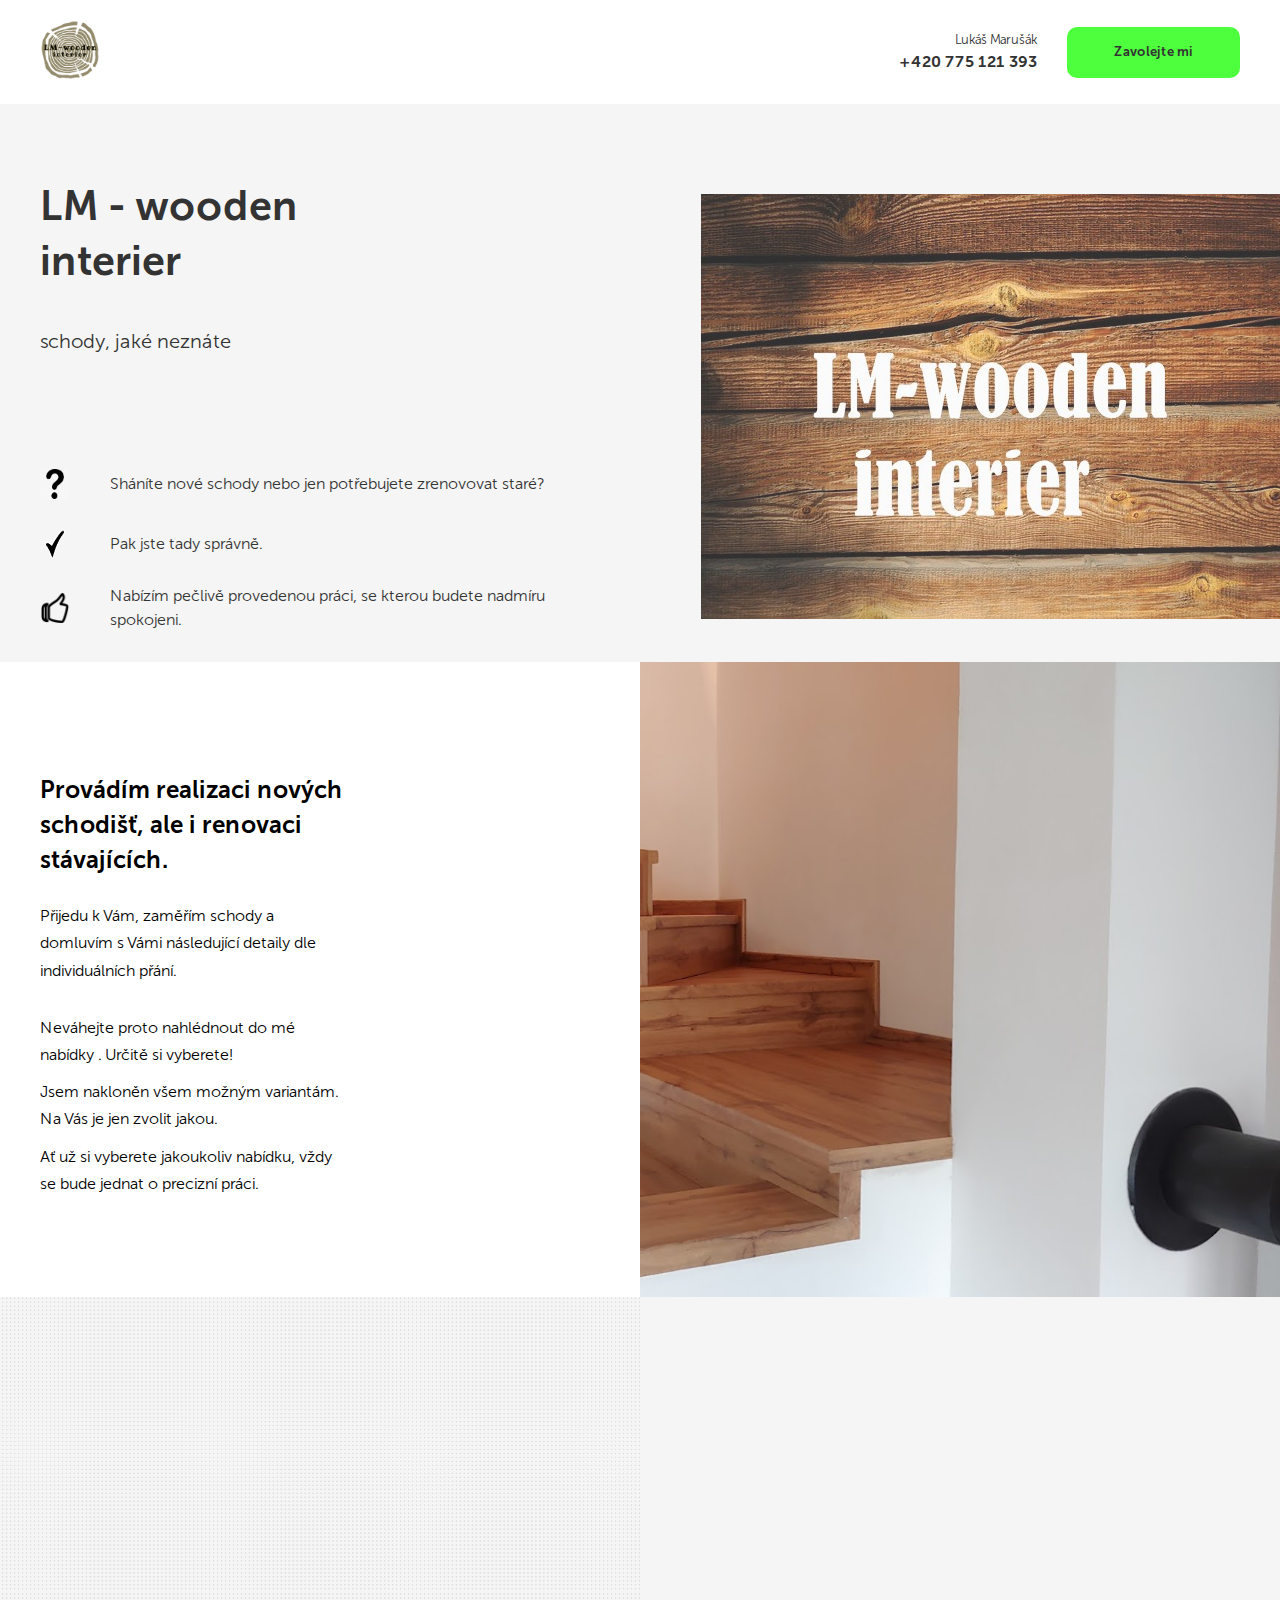
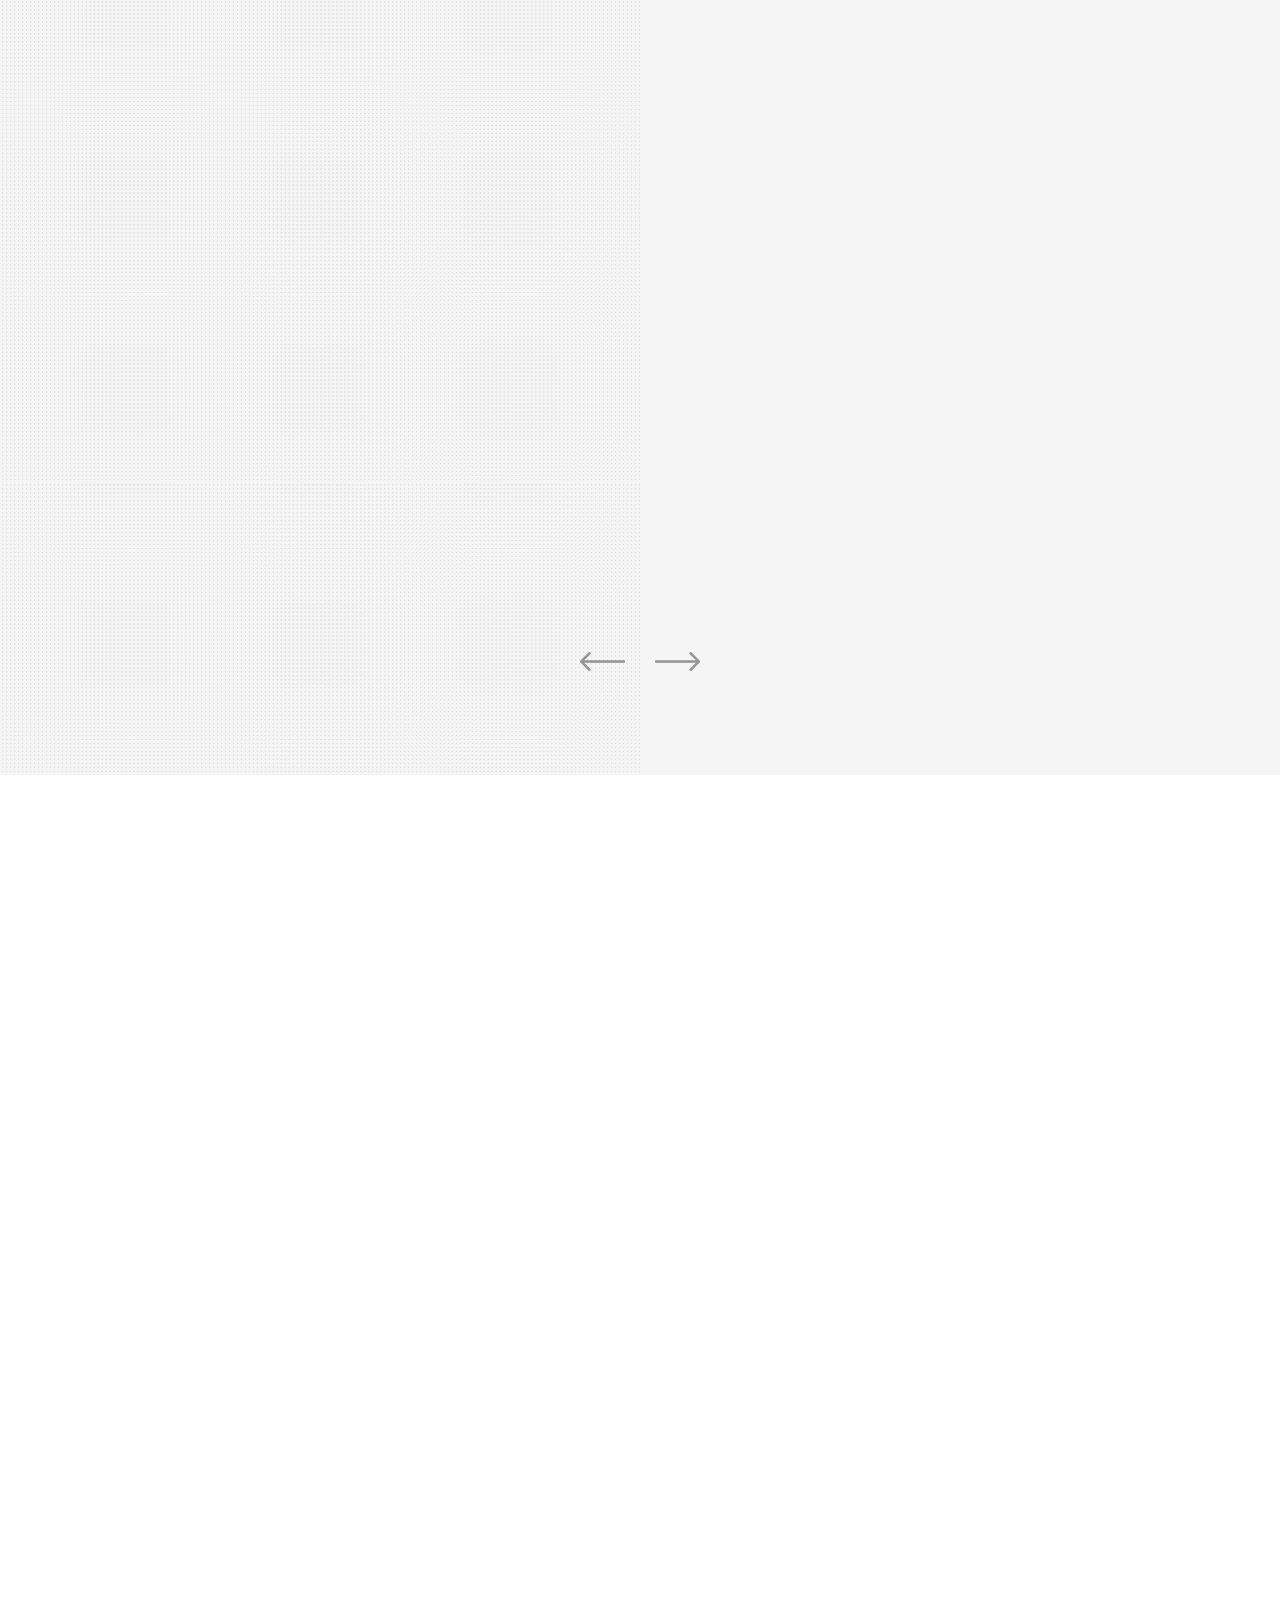
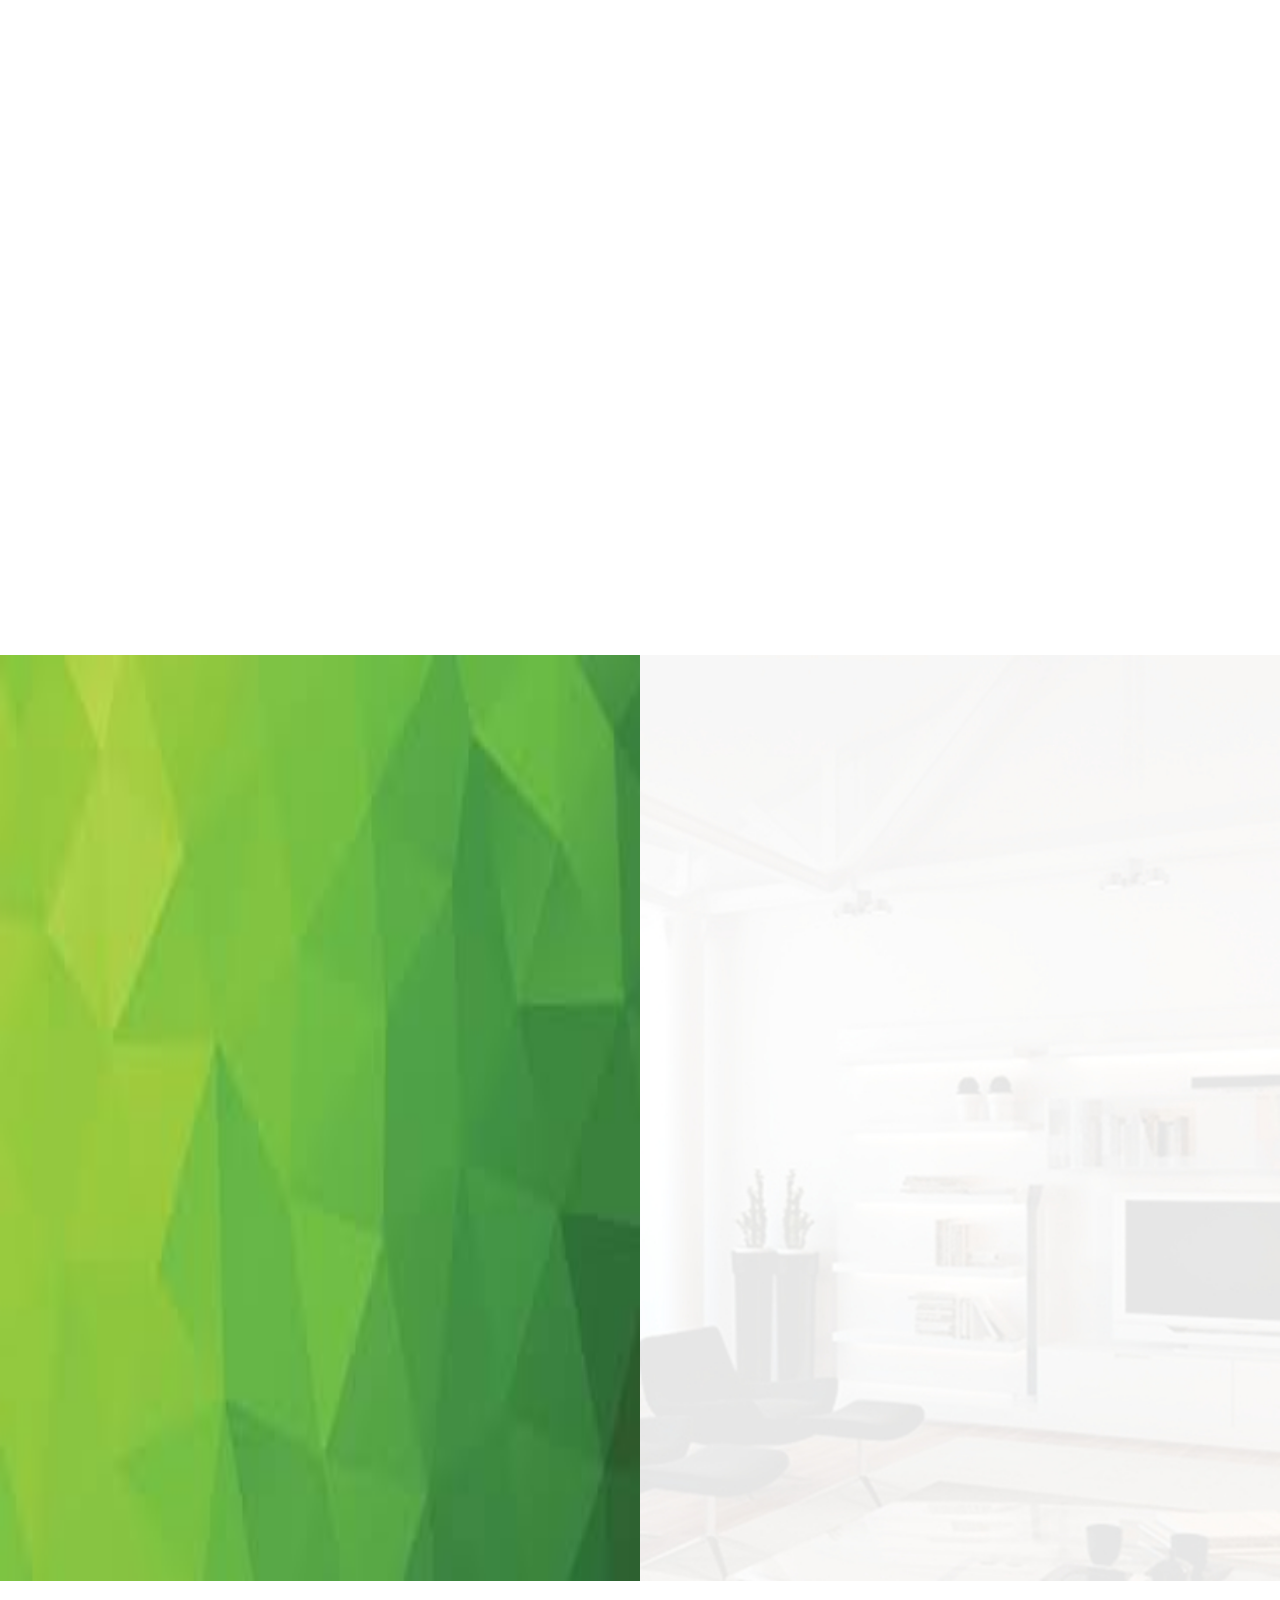
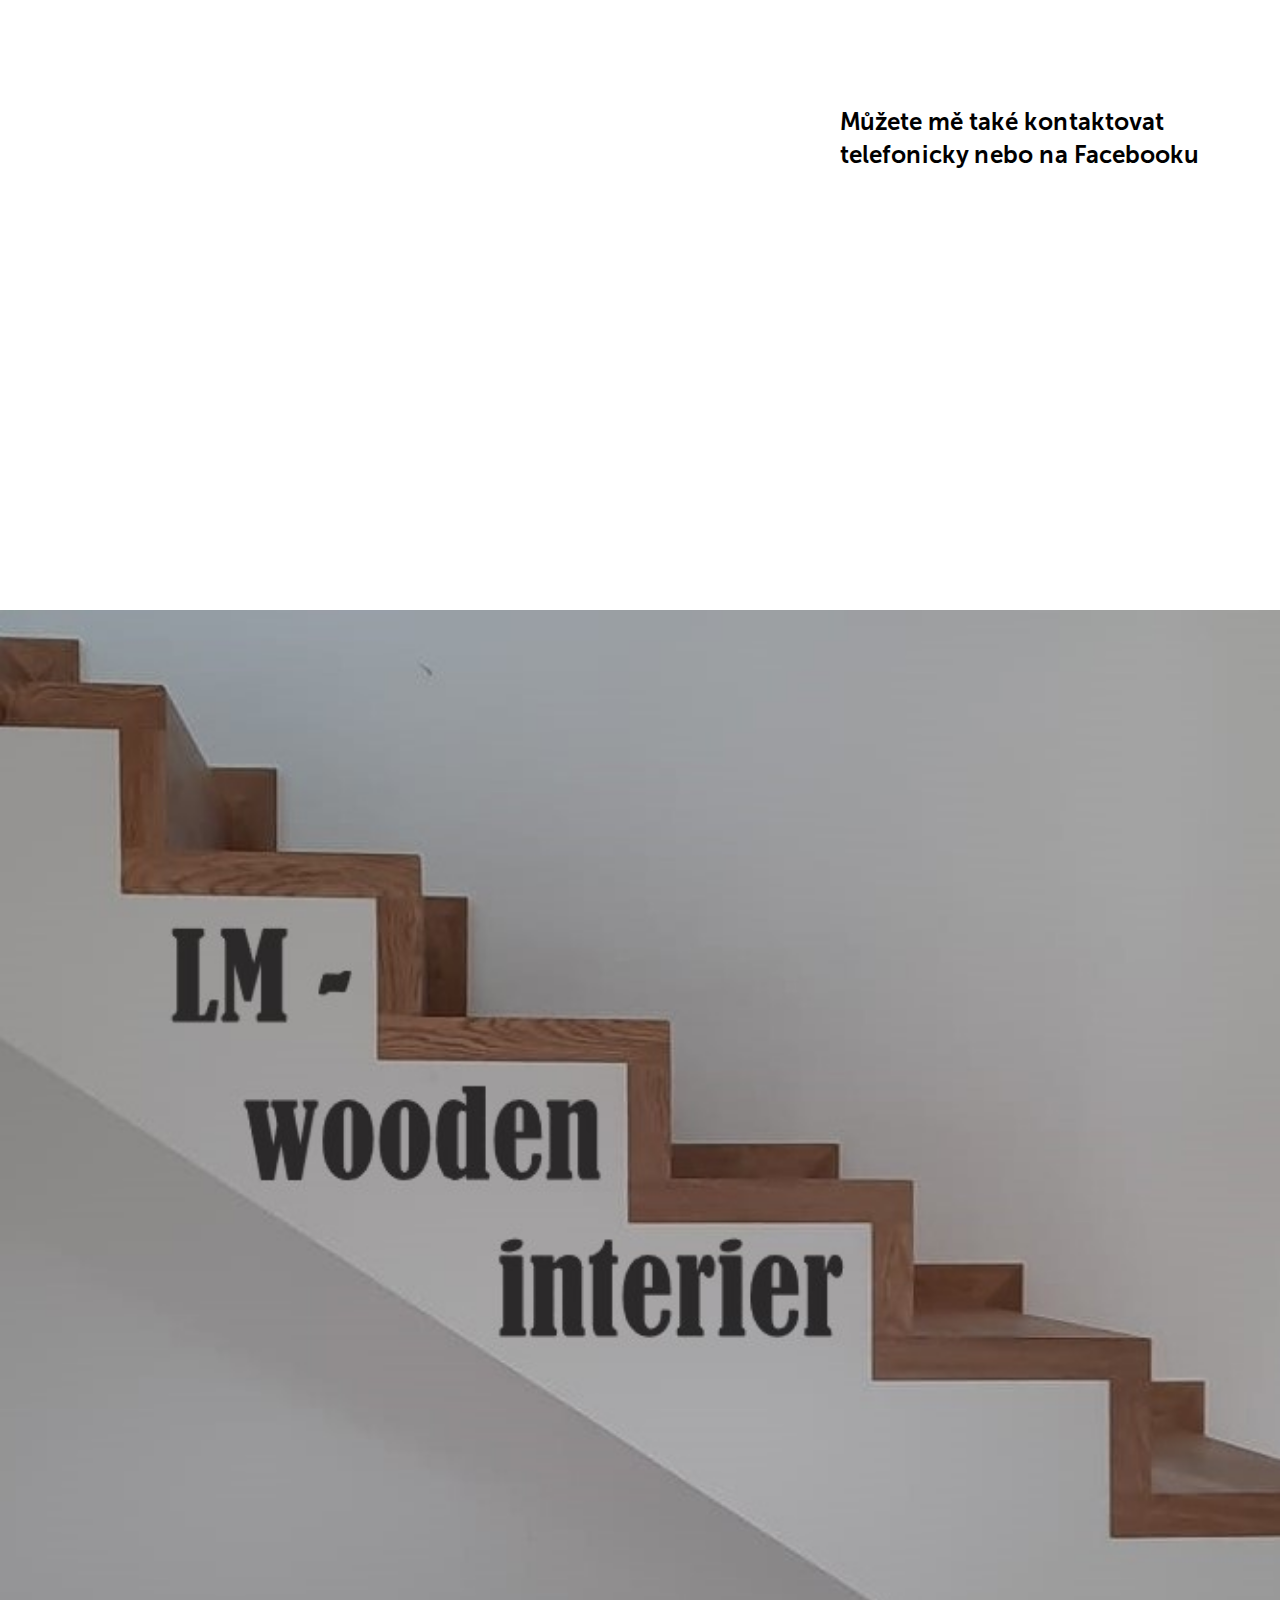
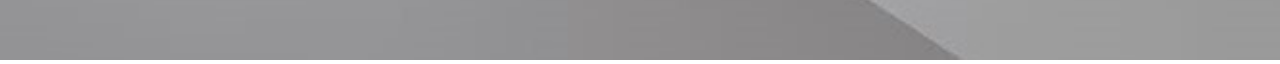
==== commit ad20dc7a: "konečná verze s funkčním formulářem" ====
--- a/index.html
+++ b/index.html
@@ -4,13 +4,63 @@
 <head>
     <meta charset="UTF-8">
     <meta http-equiv="X-UA-Compatible" content="IE=edge">
+    <meta http-equiv="Content-Type" content="text/html; charset=utf-8">
     <meta name="viewport" content="width=device-width, initial-scale=1.0">
-    <title>HouseFix</title>
+    <title> Schody Zlín | LM-wooden interier | LM-wooden, schody a interiér Zlín </title>
+    <link rel="preconnect" href="https://fonts.googleapis.com">
+    <link rel="preconnect" href="https://fonts.gstatic.com" crossorigin>
+    <link href="https://fonts.googleapis.com/css2?family=Merriweather&display=swap" rel="stylesheet">
+    <link rel="preconnect" href="https://fonts.googleapis.com">
+    <link rel="preconnect" href="https://fonts.gstatic.com" crossorigin>
+    <link href="https://fonts.googleapis.com/css2?family=Raleway:wght@400;700&display=swap" rel="stylesheet">
     <link rel="stylesheet" href="css/normalize.css">
     <link rel="stylesheet" href="css/slick.css">
     <link rel="stylesheet" href="css/animate.css">
     <link rel="stylesheet" href="css/style.css">
+
+    <link rel="apple-touch-icon" sizes="57x57" href="/apple-icon-57x57.png">
+    <link rel="apple-touch-icon" sizes="60x60" href="/apple-icon-60x60.png">
+    <link rel="apple-touch-icon" sizes="72x72" href="/apple-icon-72x72.png">
+    <link rel="apple-touch-icon" sizes="76x76" href="/apple-icon-76x76.png">
+    <link rel="apple-touch-icon" sizes="114x114" href="/apple-icon-114x114.png">
+    <link rel="apple-touch-icon" sizes="120x120" href="/apple-icon-120x120.png">
+    <link rel="apple-touch-icon" sizes="144x144" href="/apple-icon-144x144.png">
+    <link rel="apple-touch-icon" sizes="152x152" href="/apple-icon-152x152.png">
+    <link rel="apple-touch-icon" sizes="180x180" href="/apple-icon-180x180.png">
+    <link rel="icon" type="image/png" sizes="192x192" href="/android-icon-192x192.png">
+    <link rel="icon" type="image/png" sizes="32x32" href="/favicon-32x32.png">
+    <link rel="icon" type="image/png" sizes="96x96" href="/favicon-96x96.png">
+    <link rel="icon" type="image/png" sizes="16x16" href="/favicon-16x16.png">
+    <link rel="manifest" href="/manifest.json">
+    <meta name="msapplication-TileColor" content="#ffffff">
+    <meta name="msapplication-TileImage" content="/ms-icon-144x144.png">
+    <meta name="theme-color" content="#ffffff">
+
+    <script src="https://ajax.googleapis.com/ajax/libs/jquery/3.2.1/jquery.min.js"></script>
+
+    <meta name="seznam-wmt" content="fGTHs1RJsMMEI34zAMTudoKoOXnmUGaM" />
+
+    <meta name="description" content="LM-wooden interier Vám nabízí realizaci i renovaci schodišť. Schody, jaké neznáte. V nabídce najdete vinylové, laminátové, masivní schodiště, schody s osvětlením i se zábradlím. Lukáš Marušák" />
+    <meta name="google-site-verification" content="ENZvIMjGKCuatWTnROhv474wynTVTzzY2MI5nEoIV_A" />
+
+    <meta name="keywords" content="LM wooden interier, interier, LM schody, schodiště, Zlín, Lukáš Marušák, realizace, renovace">
+    <meta name="robots" content="index, follow">
+    <meta name="googlebot" content="index, follow">
+    <meta name="author" content="LM wooden interier">
+
 </head>
+
+
+
+
+
+
+
+
+
+
+
+
 
 <body>
 
@@ -265,7 +315,7 @@
                 <div class="brief-block">
                     <div data-wow-delay=".2s" class="interview brief__interview wow animate__animated animate__fadeInLeft">
                         <h3 class="interview__title">
-                            Můžu Vám sdělit přibližnou cenu práce a materiálu po telefonu </h3>
+                            Můžu Vám sdělit přibližnou cenu práce a materiálu </h3>
                         <span class="interview__subtitle"> K tomu musíte odpovědět následující otázky</span>
 
                         <ul class="interview-list">
@@ -300,12 +350,16 @@
 
                         <h3 class="form__title">Zanechte poptávku pro bezplatný výpočet nových schodišť nebo renovaci</h3>
                         <span class="form__subtitle">Vyplňte níže uvedený formulář</span>
-                        <form action="#" class="form" id="brief-form">
-                            <input type="text" name="username" class="input brief__input" placeholder="Vaše jméno">
-                            <input type="text" name="phone" class="input brief__input" placeholder="Váš telefon">
-                            <input type="email" name="email" class="input brief__input" placeholder="Váš email">
-                            <input type="email" name="message" class="input brief__input" placeholder="Zpráva">
-                            <button class="button brief__button">Odeslat </button>
+                        <form onsubmit="sendEmail(); reset(); return false;" class="form" id="brief-form">
+                            <input type="text" name="name" id="name" class="input brief__input" placeholder="Vaše jméno">
+
+                            <input type="email" name="email" id="email" class="input brief__input" placeholder="Váš email">
+
+                            <input type="text" name="phone" id="phone" class="input brief__input" placeholder="Vaše telefonní číslo">
+
+
+                            <textarea type="text" name="zprava" id="zprava" class="input brief__input" placeholder="Zpráva" rows="4"> Vaše zpráva</textarea>
+                            <button type="submit" class="button brief__button"> Odeslat </button>
                             <span class="form__description">Ozvu se Vám nazpět</span>
                         </form>
                     </div>
@@ -374,9 +428,35 @@
     <script src="https://code.jquery.com/jquery-3.6.0.min.js"></script>
     <script src="js/slick.min.js"></script>
     <script src="js/wow.min.js"></script>
+    <script>
+        new WOW().init();
+    </script>
+
+    <script src="https://smtpjs.com/v3/smtp.js"></script>
+    <script>
+        function sendEmail() {
+            Email.send({
+                SecureToken: "5b47e4c6-fb5a-484d-b4d2-fb4eb2f51030",
+
+                To: 'info@lm-wooden.cz',
+                From: "info@lm-wooden.cz",
+                Subject: "Nová zpráva z kontaktního formuláře stránek lm-wooden.cz",
+                Body: "Jméno: " + document.getElementById("name").value
+                    + "<br> Email: " + document.getElementById("email").value
+                    + "<br> Telefoní číslo: " + document.getElementById("phone").value
+                    + "<br> Zpráva: " + document.getElementById("zprava").value
+            }).then(
+                message => alert("zpráva byla úspěšně odeslaná")
+            );
+        }
+    </script>
+
     <script src="js/jquery.validate.min.js"></script>
     <script src="js/main.js"></script>
 
+
+
+
 </body>
 
 </html>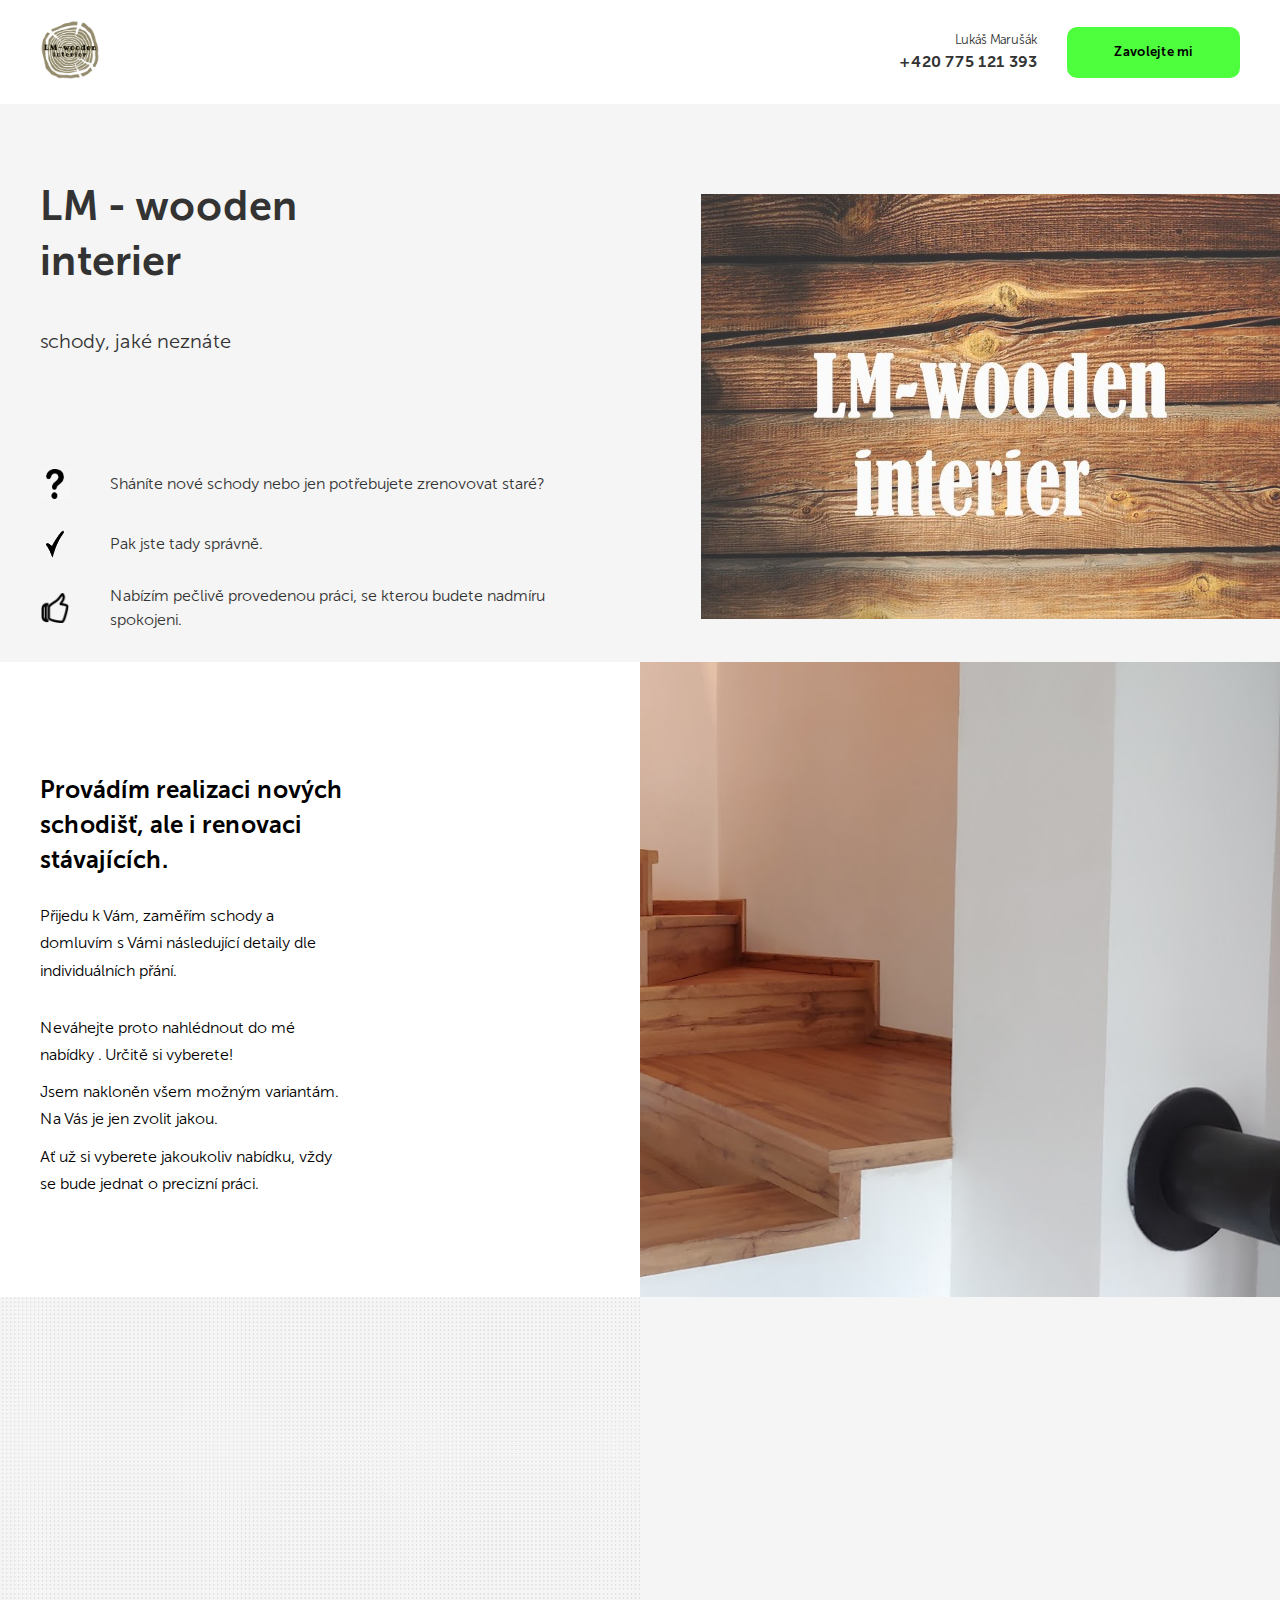
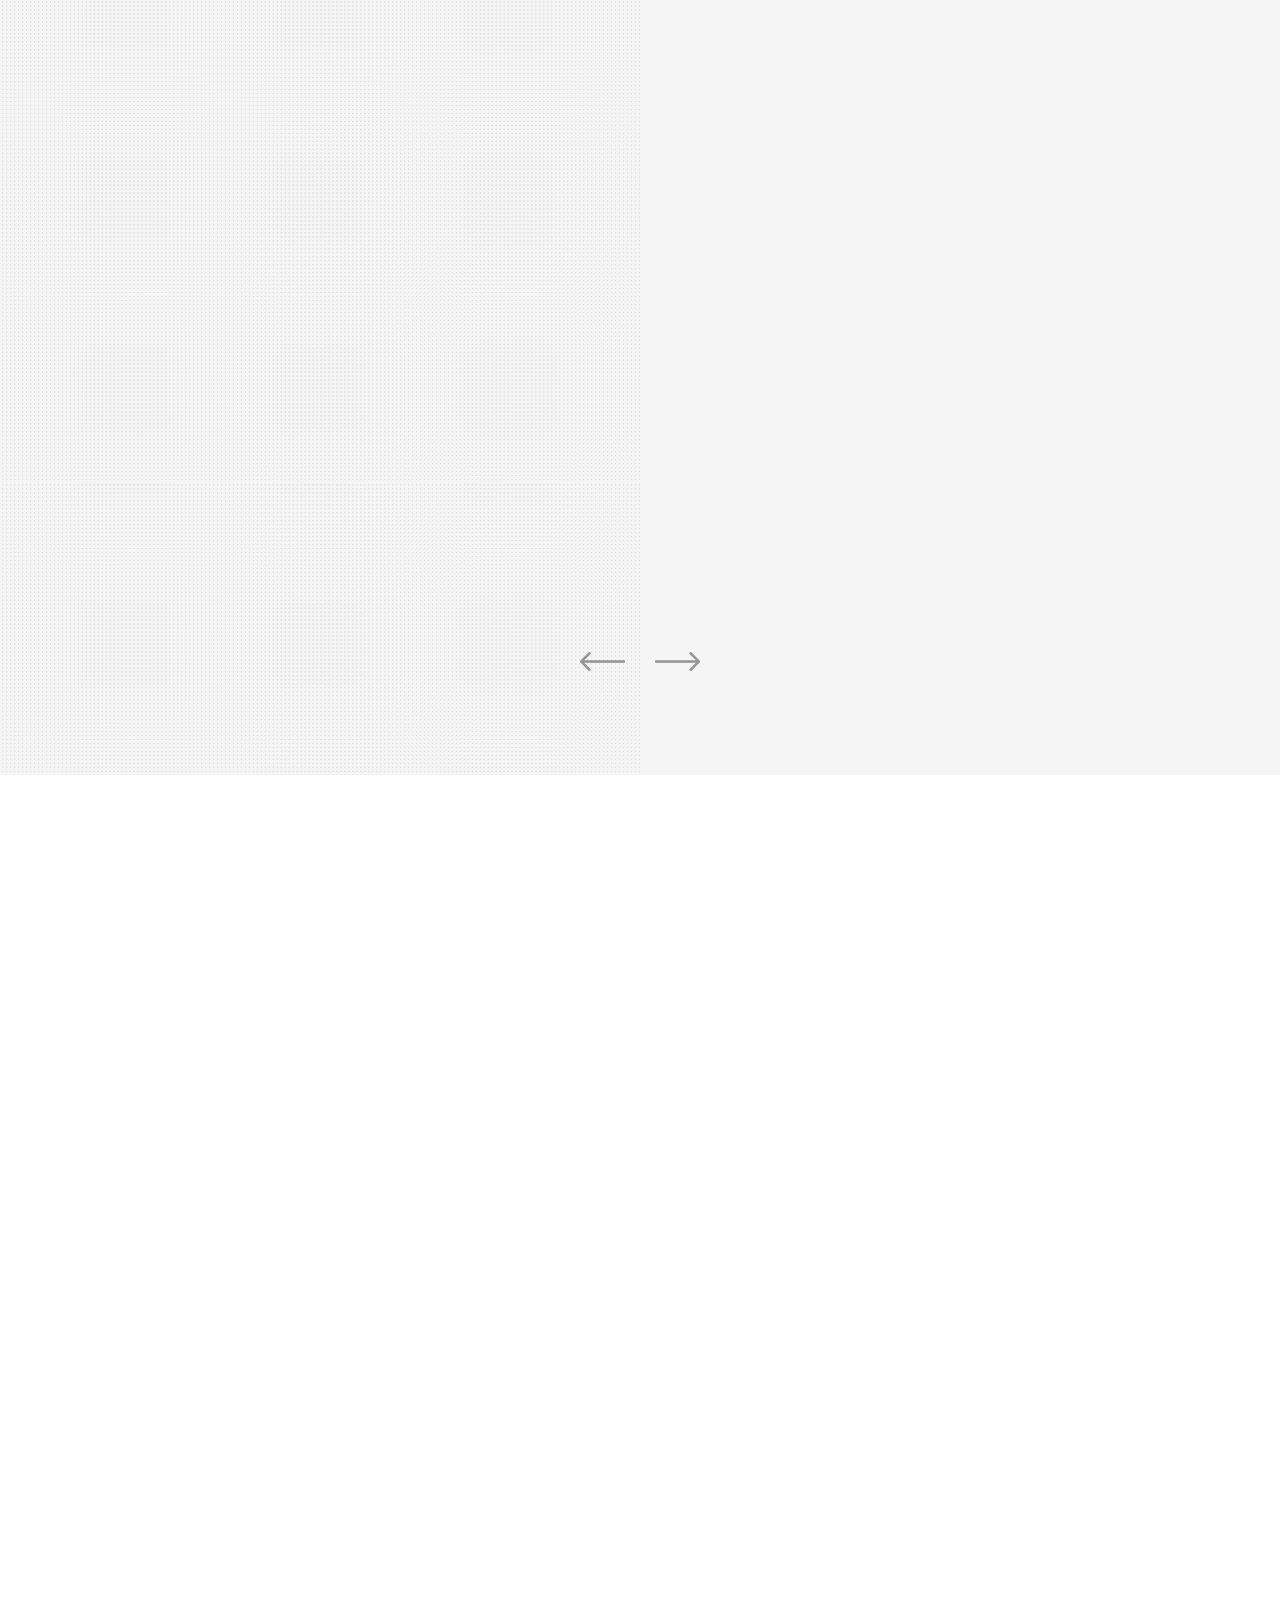
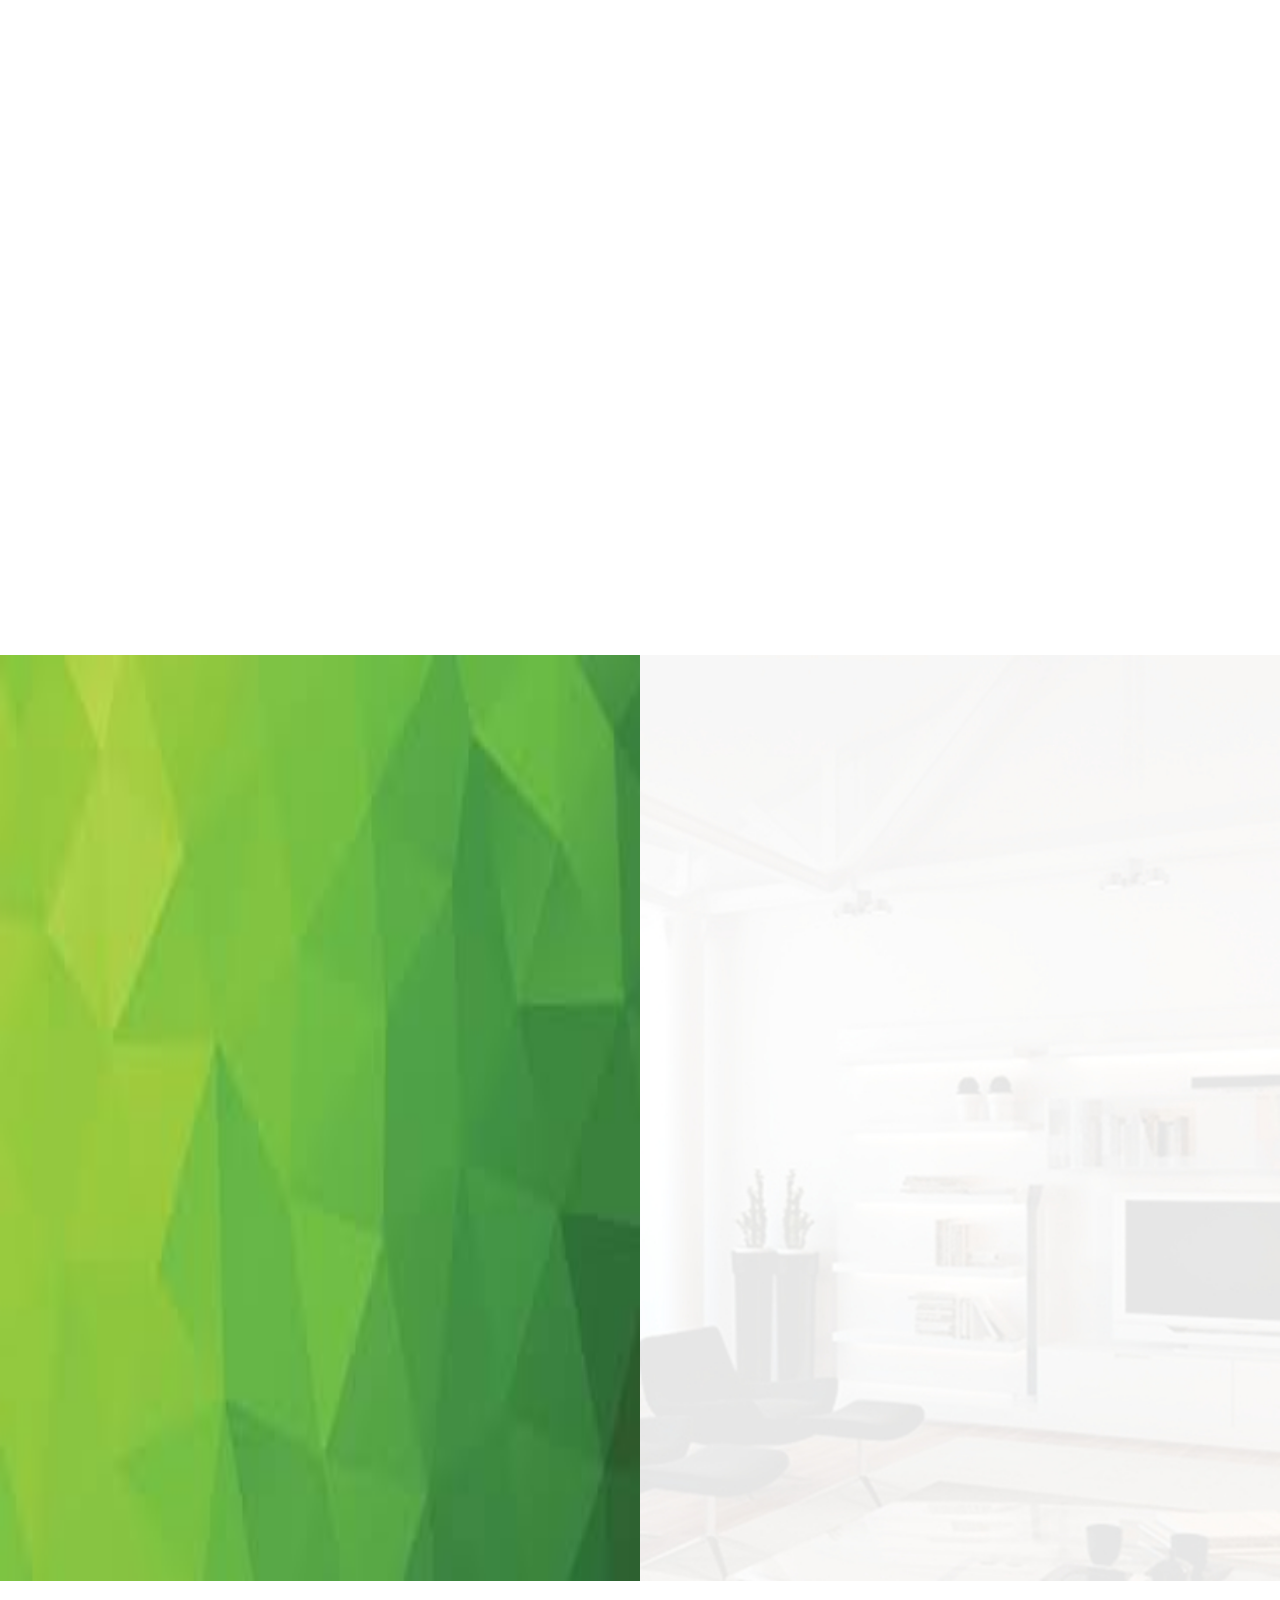
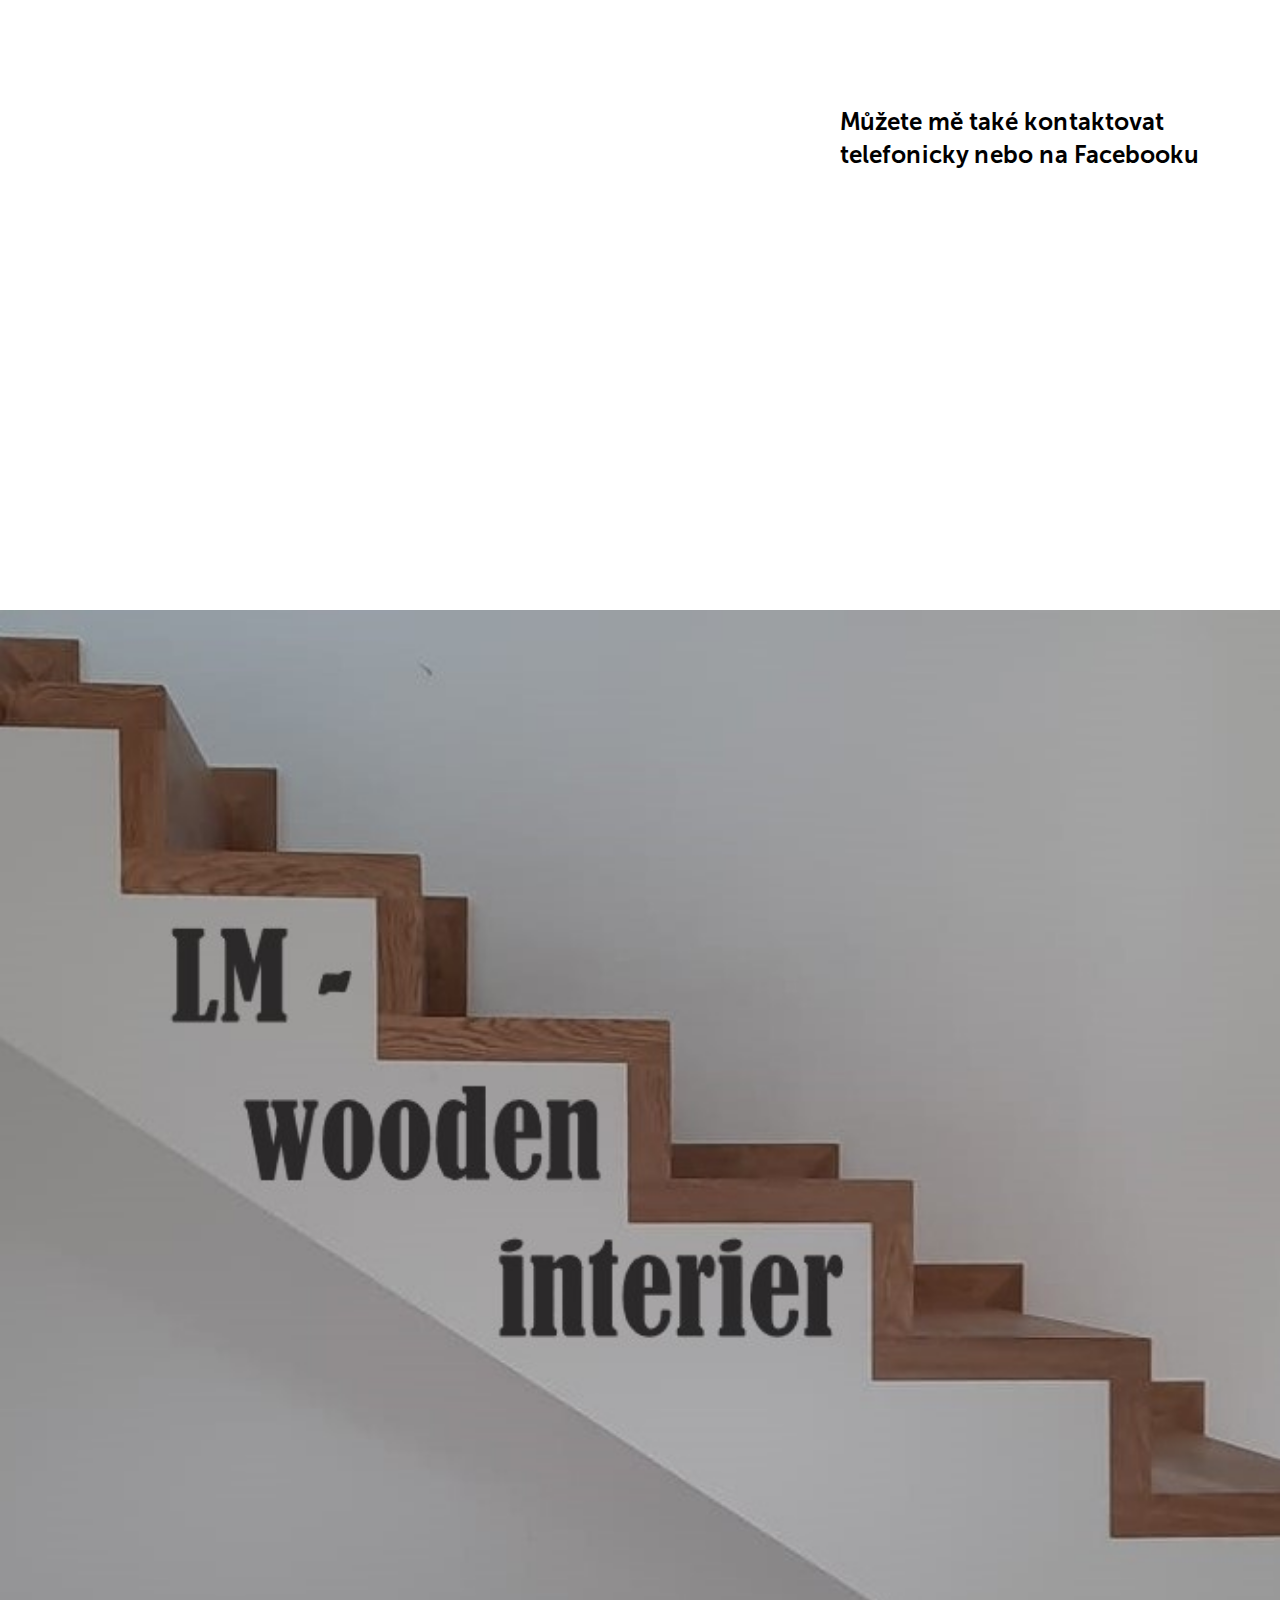
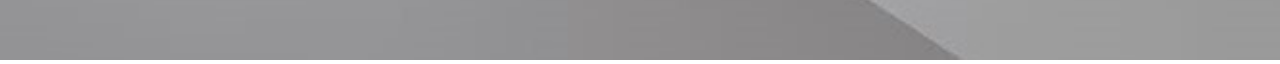
==== commit f70768af: "úprava tlačítka zavolej na odkaz" ====
--- a/index.html
+++ b/index.html
@@ -75,7 +75,7 @@
                         <span class="header__address">Lukáš Marušák</span>
                         <a href="tel:+420775121393" class="header__phone">+420 775 121 393</a>
                     </div>
-                    <button class="button header__button" id="button">Zavolejte mi</button>
+                    <a href="tel:+420775121393" class="button href header__button" id="button">Zavolejte mi</a>
                 </div>
             </div>
         </div>
@@ -254,61 +254,7 @@
 
 
 
-        <!--
-        <section class="info">
-            <div class="container">
-                <div class="benefits info__block">
-                    <div class="benefit">
-                        <span class="benefit__text">Pomůžeme Vám zakoupit veškeré materiály za velkoobchodní ceny u prověřených dodavatelů</span>
-                        <img class="benefit__image" src="img/benefit1.png" alt="benefit1">
-                    </div>
-
-                    <div class="benefit">
-                        <span class="benefit__text">Uděláme <strong>maximální slevu</strong> u našich partnerů na nákup materiálů</span>
-                        <img class="benefit__image" src="img/benefit2.png" alt="benefit2">
-                    </div>
-
-                    <div class="benefit">
-                        <span class="benefit__text">Vše, co nedokážete najít v obchodech - pomůžeme objednat <strong> u prověřených dodavatelů </strong></span>
-                        <img class="benefit__image" src="img/benefit3.png" alt="benefit3">
-                    </div>
-                </div>
-                <div class="documents">
-                    <h2 class="section-title documents__title">Všechny naše povinosti jsou <br>detailně popsané ve smlouvě</h2>
-                    <div class="documents-block">
-                        <div class="documents-block__item">
-                            <div class="documents-block__image">
-                                <img src="img/document1.png" alt="doc1">
-                            </div>
-                            <div class="documents-block__text">
-                                Záruka kvality<br> provedené práce
-                            </div>
-                        </div>
-
-                        <div class="documents-block__item">
-                            <div class="documents-block__image">
-                                <img src="img/document2.png" alt="doc2">
-                            </div>
-                            <div class="documents-block__text">
-                                Záruka na fixované ceny <br>Druhy práce a jejich ceny <br>jsou popsané ve smlouvě
-                            </div>
-                        </div>
-
-                        <div class="documents-block__item">
-                            <div class="documents-block__image">
-                                <img src="img/document3.png" alt="doc3">
-                            </div>
-                            <div class="documents-block__text">
-                                Garance na přesné dodržení <br>termínů a zodpovědnosti <br>za nesplnění
-                            </div>
-                        </div>
-
-                    </div>
-                </div>
-
-            </div>
-        </section>
--->
+
 
         <section class="brief">
             <div class="container">
